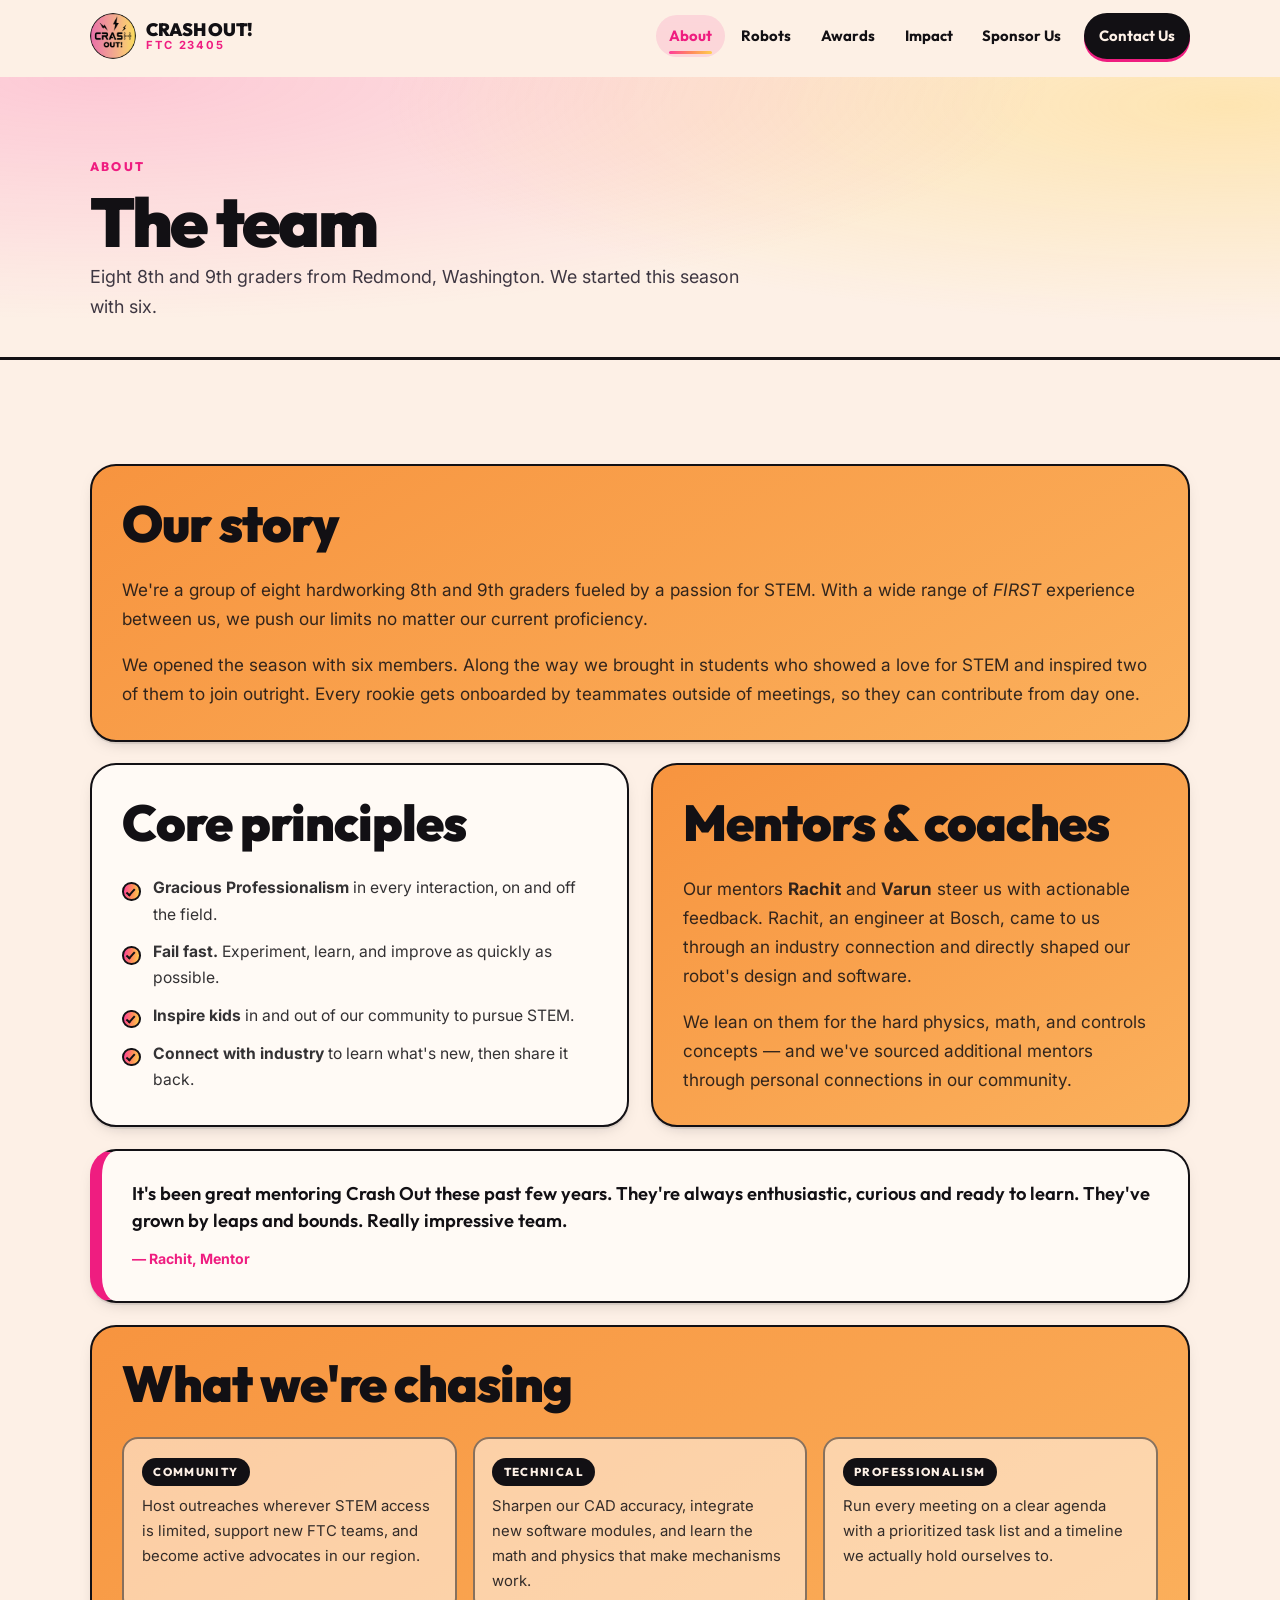
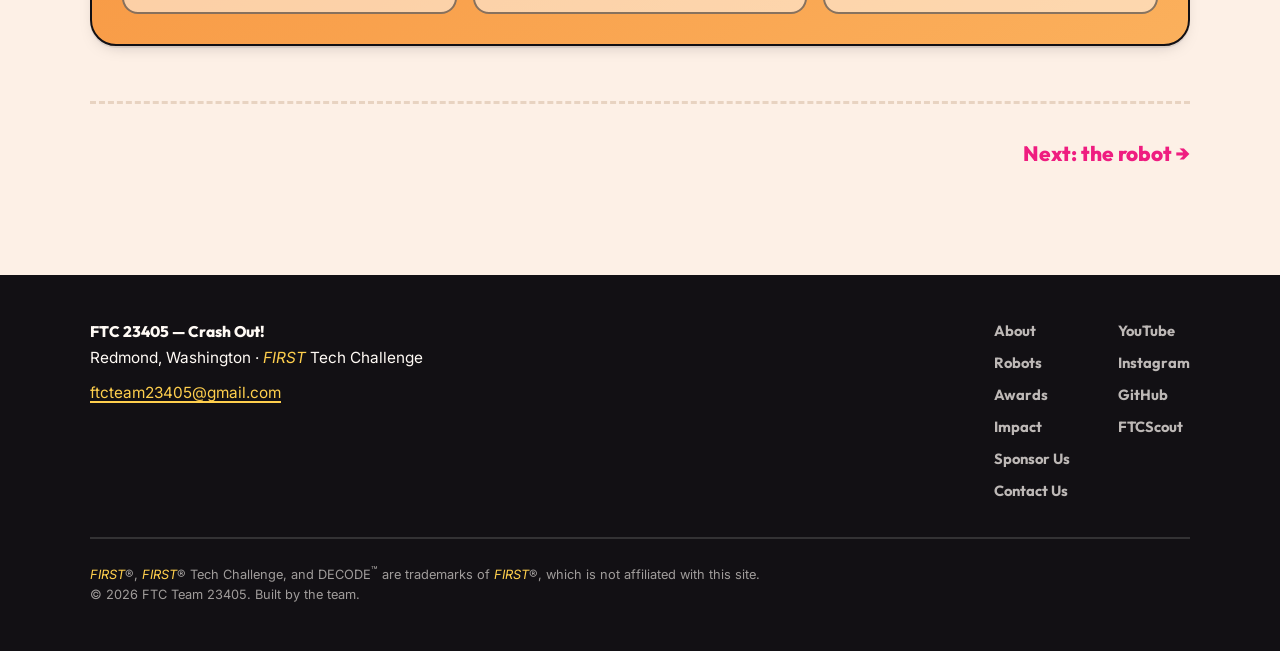
==== about.html @ 3cd335dd "Add real logo and photos; restructure Robots and Impact Logo: exported the team's actual logo file t" ====
<!DOCTYPE html>
<html lang="en">
<head>
<meta charset="utf-8">
<meta name="viewport" content="width=device-width, initial-scale=1">
<title>About &mdash; Crash Out! FTC 23405</title>
<meta name="description" content="Meet FTC Team 23405 Crash Out! — eight 8th and 9th graders from Redmond, WA, our core principles, mentors, and goals.">
<meta name="theme-color" content="#fdf0e6">
<link rel="icon" href="assets/img/favicon.svg" type="image/svg+xml">
<link rel="apple-touch-icon" href="assets/img/apple-touch-icon.png">
<link rel="preconnect" href="https://fonts.googleapis.com">
<link rel="preconnect" href="https://fonts.gstatic.com" crossorigin>
<link href="https://fonts.googleapis.com/css2?family=Outfit:wght@400;500;600;700;800;900&family=Inter:wght@400;500;600;700&display=swap" rel="stylesheet">
<link rel="stylesheet" href="assets/css/style.css">
<script>document.documentElement.classList.add("js");</script>
</head>
<body>

<a class="skip-link" href="#main">Skip to content</a>

<header class="nav" id="nav">
  <div class="nav__inner">
    <a class="brand" href="index.html">
      <img class="brand__logo" src="assets/img/logo.png" alt="" width="46" height="46"
           data-fallback="assets/img/logo.svg">
      <span class="brand__text">
        <strong>CRASH OUT!</strong>
        <em>FTC&nbsp;23405</em>
      </span>
    </a>
    <nav class="nav__links" id="navLinks" aria-label="Main">
      <a href="about.html" aria-current="page">About</a>
      <a href="robots.html">Robots</a>
      <a href="awards.html">Awards</a>
      <a href="impact.html">Impact</a>
      <a href="sponsor.html">Sponsor Us</a>
      <a class="nav__cta" href="contact.html">Contact Us</a>
    </nav>
    <button class="nav__toggle" id="navToggle" aria-expanded="false" aria-controls="navLinks" aria-label="Open menu">
      <span></span><span></span><span></span>
    </button>
  </div>
  <div class="nav__progress" id="navProgress" aria-hidden="true"></div>
</header>

<main id="main">

<section class="pagehero">
  <div class="wrap">
    <p class="kicker">About</p>
    <h1>The team</h1>
    <p class="pagehero__lede">
      Eight 8th and 9th graders from Redmond, Washington. We started this season with six.
    </p>
  </div>
</section>

<section class="section">
  <div class="wrap">
    <div class="grid grid--about">
      <article class="card card--wide reveal">
        <h2>Our story</h2>
        <p>
          We're a group of eight hardworking 8th and 9th graders fueled by a passion for STEM. With
          a wide range of <em>FIRST</em> experience between us, we push our limits no matter our
          current proficiency.
        </p>
        <p>
          We opened the season with six members. Along the way we brought in students who showed a
          love for STEM and inspired two of them to join outright. Every rookie gets onboarded by
          teammates outside of meetings, so they can contribute from day one.
        </p>
      </article>

      <article class="card card--values reveal">
        <h2>Core principles</h2>
        <ul class="ticks">
          <li><strong>Gracious Professionalism</strong> in every interaction, on and off the field.</li>
          <li><strong>Fail fast.</strong> Experiment, learn, and improve as quickly as possible.</li>
          <li><strong>Inspire kids</strong> in and out of our community to pursue STEM.</li>
          <li><strong>Connect with industry</strong> to learn what's new, then share it back.</li>
        </ul>
      </article>

      <article class="card reveal">
        <h2>Mentors &amp; coaches</h2>
        <p>
          Our mentors <strong>Rachit</strong> and <strong>Varun</strong> steer us with actionable
          feedback. Rachit, an engineer at Bosch, came to us through an industry connection and
          directly shaped our robot's design and software.
        </p>
        <p>
          We lean on them for the hard physics, math, and controls concepts &mdash; and we've sourced
          additional mentors through personal connections in our community.
        </p>
      </article>

      <article class="card card--quote reveal">
        <blockquote>
          It's been great mentoring Crash Out these past few years. They're always enthusiastic,
          curious and ready to learn. They've grown by leaps and bounds. Really impressive team.
        </blockquote>
        <footer>&mdash; Rachit, Mentor</footer>
      </article>

      <article class="card card--goals reveal">
        <h2>What we're chasing</h2>
        <div class="goalset">
          <div class="goal">
            <span class="goal__tag">Community</span>
            <p>Host outreaches wherever STEM access is limited, support new FTC teams, and become active advocates in our region.</p>
          </div>
          <div class="goal">
            <span class="goal__tag">Technical</span>
            <p>Sharpen our CAD accuracy, integrate new software modules, and learn the math and physics that make mechanisms work.</p>
          </div>
          <div class="goal">
            <span class="goal__tag">Professionalism</span>
            <p>Run every meeting on a clear agenda with a prioritized task list and a timeline we actually hold ourselves to.</p>
          </div>
        </div>
      </article>
    </div>

    <div class="nextup reveal">
      <a href="robots.html">Next: the robot &rarr;</a>
    </div>
  </div>
</section>

</main>

<footer class="footer">
  <div class="wrap footer__inner">
    <div class="footer__brand">
      <p><strong>FTC 23405 &mdash; Crash Out!</strong><br>Redmond, Washington &middot; <em>FIRST</em> Tech Challenge</p>
      <p><a href="mailto:ftcteam23405@gmail.com">ftcteam23405@gmail.com</a></p>
    </div>
    <nav class="footer__nav" aria-label="Footer">
      <a href="about.html">About</a>
      <a href="robots.html">Robots</a>
      <a href="awards.html">Awards</a>
      <a href="impact.html">Impact</a>
      <a href="sponsor.html">Sponsor Us</a>
      <a href="contact.html">Contact Us</a>
    </nav>
    <nav class="footer__social" aria-label="Social">
      <a href="https://youtube.com/@ftc23405" target="_blank" rel="noopener">YouTube</a>
      <a href="https://instagram.com/ftc23405" target="_blank" rel="noopener">Instagram</a>
      <a href="https://github.com/ftcteam23405" target="_blank" rel="noopener">GitHub</a>
      <a href="https://ftcscout.org/teams/23405" target="_blank" rel="noopener">FTCScout</a>
    </nav>
    <p class="footer__legal">
      <em>FIRST</em>&reg;, <em>FIRST</em>&reg; Tech Challenge, and DECODE<sup>&trade;</sup> are trademarks of
      <em>FIRST</em>&reg;, which is not affiliated with this site.<br>
      &copy; <span data-year>2026</span> FTC Team 23405. Built by the team.
    </p>
  </div>
</footer>

<script src="assets/js/main.js" defer></script>
</body>
</html>
---- assets/css/style.css ----
/* ==========================================================================
   FTC 23405 "Crash Out!" — site styles
   Palette lifted from the team's engineering portfolio:
   cream page, hot-pink → amber gradient, orange content cards, black ink.
   ========================================================================== */

:root {
  /* brand */
  --cream:      #fdf0e6;
  --cream-deep: #f8e3d3;
  --pink:       #ff3d9a;
  --magenta:    #ef1d80;
  --coral:      #ff8a5c;
  --orange:     #f7943f;
  --orange-lt:  #fbb05c;
  --amber:      #ffcf4d;
  --ink:        #121014;
  --ink-soft:   #3e3742;
  --ink-mute:   #6d6472;
  --paper:      #fffaf5;
  --line:       #e8d3c1;

  --grad-brand: linear-gradient(96deg, var(--pink) 0%, var(--coral) 52%, var(--amber) 100%);
  --grad-card:  linear-gradient(150deg, var(--orange) 0%, var(--orange-lt) 100%);
  --grad-ink:   linear-gradient(160deg, #1a161d 0%, #241d28 100%);

  /* type */
  --ff-display: "Outfit", "Segoe UI", system-ui, sans-serif;
  --ff-body:    "Inter", "Segoe UI", system-ui, sans-serif;

  /* space + shape */
  --r-sm: 10px;
  --r-md: 16px;
  --r-lg: 26px;
  --r-pill: 999px;
  --gut: clamp(1.15rem, 4vw, 2.5rem);
  --maxw: 1180px;

  --shadow-sm: 0 2px 0 rgba(18,16,20,.08), 0 6px 18px -10px rgba(18,16,20,.35);
  --shadow-md: 0 4px 0 rgba(18,16,20,.10), 0 22px 45px -24px rgba(18,16,20,.45);
  --shadow-pop: 0 5px 0 var(--ink);

  --nav-h: 72px;
}

/* ---------- reset-ish ---------- */
*, *::before, *::after { box-sizing: border-box; }
html { -webkit-text-size-adjust: 100%; scroll-behavior: smooth; }
@media (prefers-reduced-motion: reduce) { html { scroll-behavior: auto; } }

body {
  margin: 0;
  font-family: var(--ff-body);
  font-size: clamp(1rem, .3vw + .95rem, 1.075rem);
  line-height: 1.68;
  color: var(--ink-soft);
  background: var(--cream);
  -webkit-font-smoothing: antialiased;
  overflow-x: hidden;
}

h1, h2, h3, h4 {
  font-family: var(--ff-display);
  color: var(--ink);
  line-height: 1.08;
  letter-spacing: -.02em;
  margin: 0 0 .5em;
}
h2 { font-size: clamp(2rem, 4.4vw, 3.15rem); font-weight: 900; }
h3 { font-size: clamp(1.2rem, 1.6vw, 1.42rem); font-weight: 800; letter-spacing: -.015em; }
h4 { font-size: 1.02rem; font-weight: 800; }
p  { margin: 0 0 1em; }
p:last-child { margin-bottom: 0; }
em { font-style: italic; }
a { color: var(--magenta); text-decoration-thickness: 2px; text-underline-offset: 3px; }
a:hover { color: var(--ink); }
img { max-width: 100%; height: auto; display: block; }
ul, ol { margin: 0; padding: 0; }

:focus-visible {
  outline: 3px solid var(--magenta);
  outline-offset: 3px;
  border-radius: 4px;
}

.skip-link {
  position: absolute; left: -9999px; top: 0; z-index: 200;
  background: var(--ink); color: #fff; padding: .8rem 1.2rem;
  border-radius: 0 0 var(--r-sm) 0; font-weight: 700;
}
.skip-link:focus { left: 0; color: #fff; }

.wrap { width: 100%; max-width: var(--maxw); margin-inline: auto; padding-inline: var(--gut); }

/* ==========================================================================
   NAV
   ========================================================================== */
.nav {
  position: sticky; top: 0; z-index: 100;
  background: rgba(253,240,230,.86);
  backdrop-filter: saturate(150%) blur(14px);
  border-bottom: 2px solid transparent;
  transition: border-color .25s ease, box-shadow .25s ease, background .25s ease;
}
.nav.is-stuck {
  border-bottom-color: var(--ink);
  box-shadow: 0 10px 30px -22px rgba(18,16,20,.6);
}
.nav__inner {
  max-width: var(--maxw); margin-inline: auto;
  padding: 0 var(--gut);
  min-height: var(--nav-h);
  display: flex; align-items: center; gap: 1rem;
}

.brand { display: flex; align-items: center; gap: .65rem; text-decoration: none; margin-right: auto; }
.brand__logo {
  width: 46px; height: 46px; flex: none;
  border-radius: 50%; object-fit: contain;
}
.brand__text { display: flex; flex-direction: column; line-height: 1.05; }
.brand__text strong {
  font-family: var(--ff-display); font-weight: 900; font-size: 1.12rem;
  letter-spacing: -.02em; color: var(--ink);
}
.brand__text em {
  font-style: normal; font-size: .7rem; font-weight: 700; letter-spacing: .16em;
  color: var(--magenta); text-transform: uppercase;
}

.nav__links { display: flex; align-items: center; gap: .25rem; }
.nav__links a {
  font-family: var(--ff-display);
  font-weight: 700; font-size: .93rem;
  color: var(--ink); text-decoration: none;
  padding: .55rem .8rem; border-radius: var(--r-pill);
  position: relative; transition: background .2s ease, color .2s ease;
}
.nav__links a:hover { background: rgba(239,29,128,.1); }

/* Active tab. Driven by aria-current in the markup, so the accessible state and the
   visual state can never disagree. */
.nav__links a[aria-current="page"] { color: var(--magenta); background: rgba(239,29,128,.12); }
.nav__links a[aria-current="page"]::after {
  content: ""; position: absolute;
  left: .8rem; right: .8rem; bottom: .18rem; height: 3px;
  border-radius: 2px; background: var(--grad-brand);
}
.nav__links .nav__cta {
  margin-left: .4rem; background: var(--ink); color: var(--cream);
  border: 2px solid var(--ink); box-shadow: 0 3px 0 var(--magenta);
}
.nav__links .nav__cta:hover { background: var(--magenta); border-color: var(--magenta); color: #fff; box-shadow: 0 3px 0 var(--ink); }
.nav__links .nav__cta[aria-current="page"] { background: var(--magenta); border-color: var(--magenta); color: #fff; }
.nav__links .nav__cta[aria-current="page"]::after { display: none; }

.nav__toggle {
  display: none; width: 44px; height: 40px; flex: none;
  background: var(--paper); border: 2px solid var(--ink); border-radius: var(--r-sm);
  cursor: pointer; padding: 0; place-items: center; gap: 5px;
}
.nav__toggle span { display: block; width: 20px; height: 2.5px; background: var(--ink); border-radius: 2px; transition: transform .25s ease, opacity .2s ease; }
.nav__toggle[aria-expanded="true"] span:nth-child(1) { transform: translateY(7.5px) rotate(45deg); }
.nav__toggle[aria-expanded="true"] span:nth-child(2) { opacity: 0; }
.nav__toggle[aria-expanded="true"] span:nth-child(3) { transform: translateY(-7.5px) rotate(-45deg); }

.nav__progress {
  height: 3px; width: 0%;
  background: var(--grad-brand);
  transition: width .1s linear;
}

@media (max-width: 900px) {
  .nav__toggle { display: grid; }
  .nav__links {
    position: absolute; inset: var(--nav-h) 0 auto 0;
    flex-direction: column; align-items: stretch; gap: .2rem;
    background: var(--paper);
    border-block: 2px solid var(--ink);
    padding: .8rem var(--gut) 1.2rem;
    box-shadow: var(--shadow-md);
    display: none;
  }
  .nav__links.is-open { display: flex; }
  .nav__links a { padding: .8rem 1rem; font-size: 1.05rem; }
  .nav__links .nav__cta { margin: .4rem 0 0; text-align: center; }
  /* A full-width bar reads better than an underline in the stacked menu. */
  .nav__links a[aria-current="page"]::after {
    left: 0; right: auto; top: 0; bottom: 0;
    width: 5px; height: auto; border-radius: 0;
  }
}

/* ==========================================================================
   HERO
   ========================================================================== */
.hero { position: relative; padding: clamp(3rem, 8vh, 6rem) 0 0; overflow: hidden; }
.hero__glow {
  position: absolute; z-index: 0; pointer-events: none;
  inset-inline: -20%; top: -45vh; height: 95vh;
  background:
    radial-gradient(closest-side, rgba(255,61,154,.32), transparent 72%) 22% 55% / 62% 78% no-repeat,
    radial-gradient(closest-side, rgba(255,207,77,.42), transparent 70%) 78% 62% / 58% 72% no-repeat;
  filter: blur(6px);
}
.hero__grid-lines {
  position: absolute; inset: 0; z-index: 0; pointer-events: none;
  background-image:
    linear-gradient(to right, rgba(18,16,20,.045) 1px, transparent 1px),
    linear-gradient(to bottom, rgba(18,16,20,.045) 1px, transparent 1px);
  background-size: 64px 64px;
  mask-image: linear-gradient(to bottom, #000 0%, transparent 88%);
}
.hero__inner {
  position: relative; z-index: 1;
  display: grid; grid-template-columns: minmax(0,1.35fr) minmax(0,.85fr);
  gap: clamp(2rem, 5vw, 4rem); align-items: center;
  padding-bottom: clamp(2.5rem, 6vw, 4.5rem);
}
@media (max-width: 980px) { .hero__inner { grid-template-columns: 1fr; } }

.eyebrow {
  display: inline-flex; align-items: center; gap: .55rem;
  font-size: .8rem; font-weight: 700; letter-spacing: .1em; text-transform: uppercase;
  color: var(--ink-mute);
  background: var(--paper); border: 2px solid var(--ink);
  border-radius: var(--r-pill); padding: .4rem .95rem;
  box-shadow: 0 3px 0 rgba(18,16,20,.14);
}
.eyebrow .dot {
  width: 9px; height: 9px; border-radius: 50%; background: var(--pink);
  box-shadow: 0 0 0 4px rgba(255,61,154,.22);
  animation: pulse 2.4s ease-in-out infinite;
}
@keyframes pulse { 50% { box-shadow: 0 0 0 8px rgba(255,61,154,0); } }

.hero__title { margin: 1.1rem 0 .35rem; display: flex; flex-wrap: wrap; align-items: baseline; gap: .1em .35em; }
.hero__num, .hero__name {
  font-family: var(--ff-display); font-weight: 900;
  font-size: clamp(3rem, 11.5vw, 7.4rem); line-height: .86;
  letter-spacing: -.045em;
}
.hero__num {
  background: linear-gradient(120deg, var(--magenta), var(--pink) 70%);
  -webkit-background-clip: text; background-clip: text; color: transparent;
}
.hero__name {
  color: var(--ink);
  text-shadow: 4px 4px 0 rgba(255,207,77,.85);
}
.hero__tag {
  font-family: var(--ff-display); font-weight: 800;
  font-size: clamp(1.05rem, 2.2vw, 1.45rem);
  color: var(--magenta); letter-spacing: -.01em;
  margin: 0 0 1.1rem;
}
.hero__lede { max-width: 56ch; font-size: 1.06rem; color: var(--ink-soft); }
.hero__actions { display: flex; flex-wrap: wrap; gap: .8rem; margin-top: 1.7rem; }

/* buttons */
.btn {
  display: inline-flex; align-items: center; justify-content: center; gap: .5rem;
  font-family: var(--ff-display); font-weight: 800; font-size: .98rem;
  padding: .82rem 1.5rem; border-radius: var(--r-pill);
  text-decoration: none; border: 2.5px solid var(--ink); cursor: pointer;
  transition: transform .16s ease, box-shadow .16s ease, background .2s ease, color .2s ease;
}
.btn--lg { font-size: 1.1rem; padding: 1rem 1.8rem; }
.btn--primary { background: var(--grad-brand); color: var(--ink); box-shadow: var(--shadow-pop); }
.btn--primary:hover { transform: translateY(-3px); box-shadow: 0 8px 0 var(--ink); color: var(--ink); }
.btn--ghost { background: var(--paper); color: var(--ink); box-shadow: 0 5px 0 rgba(18,16,20,.2); }
.btn--ghost:hover { transform: translateY(-3px); background: var(--ink); color: var(--cream); box-shadow: 0 8px 0 var(--magenta); }
.btn:active { transform: translateY(1px); box-shadow: 0 2px 0 var(--ink); }

/* award badges */
.hero__badge-stack { display: grid; gap: .8rem; }
.badge-card {
  display: flex; align-items: center; gap: .9rem;
  background: var(--paper); border: 2.5px solid var(--ink);
  border-radius: var(--r-md); padding: .95rem 1.1rem;
  box-shadow: var(--shadow-sm);
  transition: transform .2s ease, box-shadow .2s ease;
}
.badge-card:hover { transform: translateX(4px); box-shadow: var(--shadow-md); }
.badge-card--award {
  background: var(--grad-brand);
  box-shadow: 0 5px 0 var(--ink);
}
.badge-card__medal { font-size: 1.7rem; line-height: 1; flex: none; }
.badge-card strong {
  display: block; font-family: var(--ff-display); font-weight: 800;
  font-size: 1.02rem; color: var(--ink); letter-spacing: -.015em;
}
.badge-card span:not(.badge-card__medal) { font-size: .82rem; color: var(--ink-mute); }
.badge-card--award span:not(.badge-card__medal) { color: rgba(18,16,20,.72); font-weight: 600; }

/* stat strip */
.statstrip {
  position: relative; z-index: 1;
  list-style: none; display: grid; grid-template-columns: repeat(4, 1fr);
  gap: 0; border: 3px solid var(--ink); border-radius: var(--r-lg);
  background: var(--paper); overflow: hidden;
  box-shadow: var(--shadow-md);
  margin-bottom: clamp(2rem, 6vw, 4rem);
}
.statstrip li {
  padding: 1.35rem 1rem; text-align: center;
  border-right: 3px solid var(--ink);
}
.statstrip li:last-child { border-right: 0; }
.statstrip__num {
  display: block; font-family: var(--ff-display); font-weight: 900;
  font-size: clamp(1.6rem, 3.4vw, 2.5rem); line-height: 1;
  color: var(--ink); letter-spacing: -.03em;
  font-variant-numeric: tabular-nums;
}
.statstrip__label {
  display: block; margin-top: .3rem;
  font-size: .74rem; font-weight: 700; letter-spacing: .1em;
  text-transform: uppercase; color: var(--ink-mute);
}
@media (max-width: 700px) {
  .statstrip { grid-template-columns: 1fr 1fr; }
  .statstrip li:nth-child(2) { border-right: 0; }
  .statstrip li:nth-child(-n+2) { border-bottom: 3px solid var(--ink); }
}

/* ==========================================================================
   SECTIONS
   ========================================================================== */
.section { padding: clamp(3.5rem, 9vw, 6.5rem) 0; position: relative; }
.section--alt { background: var(--cream-deep); border-block: 3px solid var(--ink); }
.section--dark { background: var(--grad-ink); border-block: 3px solid var(--ink); color: rgba(255,250,245,.82); }
.section--dark h2, .section--dark h3 { color: var(--paper); }
.section--dark .section__sub { color: rgba(255,250,245,.7); }

.section__head { max-width: 62ch; margin-bottom: clamp(2rem, 5vw, 3.2rem); }
.kicker {
  display: inline-block;
  font-family: var(--ff-display); font-weight: 800;
  font-size: .78rem; letter-spacing: .18em; text-transform: uppercase;
  color: var(--magenta); margin: 0 0 .7rem;
}
.kicker--light { color: var(--amber); }
.section__sub { font-size: 1.06rem; color: var(--ink-mute); margin: 0; }

.subhead {
  font-size: clamp(1.35rem, 2.6vw, 1.9rem); font-weight: 900;
  margin: clamp(2.8rem, 6vw, 4rem) 0 .3rem;
}
.subhead--tight { margin-top: clamp(1.6rem, 3vw, 2.2rem); }
.subhead__note { color: var(--ink-mute); margin-bottom: 1.6rem; }

/* Reveal on scroll. Scoped to .js (set by an inline script in <head>) so content is
   always visible if JavaScript is unavailable or main.js fails to load. */
.js .reveal {
  opacity: 0; transform: translateY(22px);
  transition: opacity .6s ease, transform .6s cubic-bezier(.2,.7,.3,1);
}
.js .reveal.is-in { opacity: 1; transform: none; }
@media (prefers-reduced-motion: reduce) {
  .js .reveal { opacity: 1; transform: none; transition: none; }
}

/* ==========================================================================
   CARDS / ABOUT
   ========================================================================== */
.grid { display: grid; gap: clamp(1rem, 2vw, 1.35rem); }
.grid--about { grid-template-columns: repeat(6, 1fr); }
.grid--about > * { grid-column: span 3; }
.grid--about .card--wide { grid-column: span 6; }
.grid--about .card--goals { grid-column: span 6; }
.grid--about .card--quote { grid-column: span 6; }
@media (max-width: 880px) {
  /* Collapse to one track. The span overrides below must repeat the two-class selectors
     above: `.grid--about > *` alone loses the specificity contest to
     `.grid--about .card--wide`, leaving a stale span that re-creates the extra columns. */
  .grid--about { grid-template-columns: 1fr; }
  .grid--about > *,
  .grid--about .card--wide,
  .grid--about .card--goals,
  .grid--about .card--quote { grid-column: auto; }
}

.card {
  background: var(--grad-card); color: rgba(18,16,20,.86);
  border: 2.5px solid var(--ink); border-radius: var(--r-lg);
  padding: clamp(1.3rem, 2.4vw, 1.9rem);
  box-shadow: var(--shadow-sm);
  transition: transform .22s ease, box-shadow .22s ease;
}
.card:hover { transform: translateY(-4px); box-shadow: var(--shadow-md); }
.card h3 { margin-bottom: .6rem; }
.card--values { background: var(--paper); }
.card--quote {
  background: var(--paper); border-left-width: 12px; border-left-color: var(--magenta);
  display: flex; flex-direction: column; justify-content: center;
}
.card--quote blockquote {
  margin: 0 0 .8rem; font-family: var(--ff-display); font-weight: 600;
  font-size: clamp(1rem, 1.6vw, 1.15rem); line-height: 1.45; color: var(--ink);
}
.card--quote footer { font-size: .88rem; font-weight: 700; color: var(--magenta); }
.card--cta { background: var(--paper); display: flex; flex-direction: column; align-items: flex-start; gap: .4rem; }
.card--cta .btn { margin-top: .8rem; }

.ticks { list-style: none; display: grid; gap: .7rem; }
.ticks li { position: relative; padding-left: 1.9rem; font-size: .98rem; }
.ticks li::before {
  content: ""; position: absolute; left: 0; top: .45em;
  width: 1.15rem; height: 1.15rem; border-radius: 50%;
  background: var(--grad-brand); border: 2px solid var(--ink);
}
.ticks li::after {
  content: ""; position: absolute; left: .34rem; top: .72em;
  width: .32rem; height: .58rem;
  border: 2px solid var(--ink); border-top: 0; border-left: 0;
  transform: rotate(42deg);
}

.goalset { display: grid; grid-template-columns: repeat(3, 1fr); gap: 1rem; }
@media (max-width: 780px) { .goalset { grid-template-columns: 1fr; } }
.goal {
  background: rgba(255,250,245,.55); border: 2px solid rgba(18,16,20,.5);
  border-radius: var(--r-md); padding: 1.1rem;
}
.goal__tag {
  display: inline-block; margin-bottom: .5rem;
  font-family: var(--ff-display); font-weight: 800; font-size: .72rem;
  letter-spacing: .12em; text-transform: uppercase;
  background: var(--ink); color: var(--cream);
  padding: .28rem .7rem; border-radius: var(--r-pill);
}
.goal p { font-size: .93rem; margin: 0; }

/* ==========================================================================
   TIMELINE
   ========================================================================== */
.timeline { list-style: none; position: relative; padding-left: 2.6rem; }
.timeline::before {
  content: ""; position: absolute; left: .72rem; top: .6rem; bottom: 2rem;
  width: 4px; border-radius: 2px; background: var(--grad-brand);
}
.timeline__item { position: relative; padding-bottom: 1.5rem; }
.timeline__dot {
  position: absolute; left: -2.6rem; top: .35rem;
  width: 1.35rem; height: 1.35rem; border-radius: 50%;
  background: var(--grad-brand); border: 3px solid var(--ink);
  box-shadow: 0 0 0 5px var(--cream-deep);
}
.timeline__dot--hollow { background: var(--cream-deep); }
.timeline__body {
  background: var(--paper); border: 2.5px solid var(--ink); border-radius: var(--r-lg);
  padding: clamp(1.2rem, 2.2vw, 1.7rem);
  box-shadow: var(--shadow-sm);
  transition: transform .2s ease, box-shadow .2s ease;
}
.timeline__body:hover { transform: translateX(5px); box-shadow: var(--shadow-md); }
.timeline__body--muted { background: transparent; box-shadow: none; border-style: dashed; }
.timeline__date {
  font-family: var(--ff-display); font-weight: 800; font-size: .78rem;
  letter-spacing: .12em; text-transform: uppercase; color: var(--magenta);
  margin: 0 0 .35rem;
}
.timeline__body h3 { margin-bottom: .25rem; font-size: clamp(1.25rem, 2.2vw, 1.6rem); }
.timeline__meta { font-size: .88rem; font-weight: 600; color: var(--ink-mute); margin-bottom: .8rem; }
.pill {
  display: inline-block; margin-top: 1rem;
  font-family: var(--ff-display); font-weight: 800; font-size: .74rem;
  letter-spacing: .1em; text-transform: uppercase;
  padding: .35rem .85rem; border-radius: var(--r-pill);
  border: 2px solid var(--ink); background: var(--amber); color: var(--ink);
}

/* process */
.process {
  list-style: none;
  display: grid; grid-template-columns: repeat(5, 1fr);
  gap: .9rem; counter-reset: none;
}
@media (max-width: 1000px) { .process { grid-template-columns: repeat(2, 1fr); } }
@media (max-width: 560px)  { .process { grid-template-columns: 1fr; } }
.process li {
  background: var(--paper); border: 2.5px solid var(--ink); border-radius: var(--r-lg);
  padding: 1.2rem 1.1rem; position: relative;
  box-shadow: var(--shadow-sm);
  transition: transform .2s ease;
}
.process li:hover { transform: translateY(-5px); }
.process__n {
  display: grid; place-items: center;
  width: 2.1rem; height: 2.1rem; margin-bottom: .7rem;
  border-radius: 50%; background: var(--grad-brand); border: 2.5px solid var(--ink);
  font-family: var(--ff-display); font-weight: 900; color: var(--ink);
}
.process h4 { margin-bottom: .35rem; }
.process p { font-size: .9rem; color: var(--ink-mute); }

/* ==========================================================================
   SOFTWARE
   ========================================================================== */
.grid--soft { grid-template-columns: repeat(3, 1fr); }
.grid--soft .scard--wide { grid-column: span 2; }
@media (max-width: 1000px) { .grid--soft { grid-template-columns: repeat(2, 1fr); } }
@media (max-width: 700px)  { .grid--soft { grid-template-columns: 1fr; } .grid--soft .scard--wide { grid-column: span 1; } }

.scard {
  background: rgba(255,250,245,.055);
  border: 2px solid rgba(255,250,245,.16);
  border-radius: var(--r-lg);
  padding: clamp(1.3rem, 2.4vw, 1.8rem);
  transition: border-color .25s ease, background .25s ease, transform .25s ease;
}
.scard:hover {
  border-color: var(--amber); background: rgba(255,250,245,.09);
  transform: translateY(-4px);
}
.scard__tag {
  display: inline-block; margin-bottom: .8rem;
  font-family: var(--ff-display); font-weight: 800; font-size: .7rem;
  letter-spacing: .16em; text-transform: uppercase;
  background: var(--grad-brand); color: var(--ink);
  padding: .3rem .8rem; border-radius: var(--r-pill);
}
.scard h3 { margin-bottom: .55rem; }
.scard p { font-size: .97rem; }
.section--dark em { color: var(--amber); font-style: italic; }

/* ==========================================================================
   OUTREACH
   ========================================================================== */
.reachbar {
  display: grid; grid-template-columns: repeat(6, 1fr);
  border: 3px solid var(--ink); border-radius: var(--r-lg);
  background: var(--paper); overflow: hidden;
  box-shadow: var(--shadow-md); margin-bottom: clamp(1.6rem, 4vw, 2.6rem);
}
@media (max-width: 900px) { .reachbar { grid-template-columns: repeat(3, 1fr); } }
@media (max-width: 520px) { .reachbar { grid-template-columns: repeat(2, 1fr); } }
.reachbar > div {
  padding: 1.15rem .85rem; text-align: center;
  border-right: 2px solid rgba(18,16,20,.16);
  border-bottom: 2px solid rgba(18,16,20,.16);
}
.reachbar > div:last-child { border-right: 0; }
.reachbar__total { background: var(--grad-brand); }
.reachbar__n {
  display: block; font-family: var(--ff-display); font-weight: 900;
  font-size: clamp(1.25rem, 2.6vw, 1.85rem); line-height: 1.1;
  color: var(--ink); font-variant-numeric: tabular-nums; letter-spacing: -.02em;
}
.reachbar > div > span:last-child {
  font-size: .7rem; font-weight: 700; letter-spacing: .1em;
  text-transform: uppercase; color: var(--ink-mute);
}
.reachbar__total > span:last-child { color: rgba(18,16,20,.75); }

.grid--reach { grid-template-columns: repeat(6, 1fr); }
.grid--reach > * { grid-column: span 2; }
.grid--reach .rcard--feature { grid-column: span 6; }
@media (max-width: 940px) {
  /* Collapse to one track. The span override must repeat the two-class selector above:
     `.grid--reach > *` alone loses to `.grid--reach .rcard--feature`, and the stale
     `span 6` then forces six implicit columns back into existence. */
  .grid--reach { grid-template-columns: 1fr; }
  .grid--reach > *,
  .grid--reach .rcard--feature { grid-column: auto; }
}

.rcard {
  background: var(--paper); border: 2.5px solid var(--ink); border-radius: var(--r-lg);
  padding: clamp(1.3rem, 2.4vw, 1.9rem); box-shadow: var(--shadow-sm);
  transition: transform .22s ease, box-shadow .22s ease;
}
.rcard:hover { transform: translateY(-4px); box-shadow: var(--shadow-md); }
.rcard--feature { background: var(--grad-card); }
.rcard__tag {
  display: inline-block; margin-bottom: .75rem;
  font-family: var(--ff-display); font-weight: 800; font-size: .7rem;
  letter-spacing: .16em; text-transform: uppercase;
  background: var(--ink); color: var(--cream);
  padding: .3rem .8rem; border-radius: var(--r-pill);
}
.rcard h3 { margin-bottom: .55rem; }
.rcard p { font-size: .97rem; }
.rcard__result {
  margin-top: 1rem; padding: .9rem 1.1rem;
  background: var(--paper); border: 2px solid var(--ink); border-radius: var(--r-md);
  font-size: .97rem;
}
.mini-quote {
  margin: 1.1rem 0 0; padding: 1.05rem 1.25rem;
  background: var(--ink); color: rgba(255,250,245,.9);
  border-radius: var(--r-md); font-size: .97rem; font-style: italic;
}
.mini-quote footer { margin-top: .6rem; font-style: normal; font-size: .85rem; color: var(--amber); font-weight: 700; }

.teamlist { list-style: none; display: grid; gap: .7rem; }
.teamlist li {
  position: relative; padding-left: 1.15rem; font-size: .95rem;
}
.teamlist li::before {
  content: ""; position: absolute; left: 0; top: .62em;
  width: .45rem; height: .45rem; border-radius: 50%; background: var(--magenta);
}

.quotes {
  display: grid; grid-template-columns: repeat(3, 1fr);
  gap: clamp(1rem, 2vw, 1.35rem); margin-top: clamp(1.6rem, 4vw, 2.4rem);
}
@media (max-width: 900px) { .quotes { grid-template-columns: 1fr; } }
.quote {
  margin: 0; padding: 1.4rem 1.5rem;
  background: var(--cream-deep); border: 2.5px solid var(--ink);
  border-radius: var(--r-lg); position: relative;
  font-family: var(--ff-display); font-weight: 500; font-size: 1rem;
  line-height: 1.5; color: var(--ink);
}
.quote::before {
  content: "“"; position: absolute; top: -.2em; left: .55rem;
  font-family: var(--ff-display); font-size: 4.4rem; font-weight: 900;
  color: var(--pink); opacity: .35; line-height: 1;
}
.quote footer { margin-top: .8rem; font-size: .85rem; font-weight: 700; color: var(--magenta); }

/* ==========================================================================
   SPONSORS
   ========================================================================== */
.sponsors {
  list-style: none;
  display: grid; grid-template-columns: repeat(4, 1fr);
  gap: clamp(.8rem, 2vw, 1.3rem);
  margin-bottom: clamp(1.6rem, 4vw, 2.6rem);
}
@media (max-width: 780px) { .sponsors { grid-template-columns: repeat(2, 1fr); } }
/* .sponsor__tile is the same tile without a link, for sponsors whose URL we don't have. */
.sponsor a, .sponsor__tile {
  display: grid; place-items: center; min-height: 132px;
  background: var(--paper); border: 2.5px solid var(--ink); border-radius: var(--r-lg);
  padding: 1.4rem 1.2rem; box-shadow: var(--shadow-sm);
  transition: transform .2s ease, box-shadow .2s ease;
}
.sponsor a:hover { transform: translateY(-5px); box-shadow: var(--shadow-md); }
/* Cap height AND width so wide wordmarks and squarer stacked marks land at a
   similar visual weight instead of the square ones looking tiny. */
.sponsor img { max-height: 72px; max-width: 100%; width: auto; object-fit: contain; }
.sponsor__fallback {
  font-family: var(--ff-display); font-weight: 800; font-size: 1.15rem;
  color: var(--ink); text-align: center; letter-spacing: -.01em;
}

.grid--why { grid-template-columns: 1fr 1fr; }
@media (max-width: 880px) { .grid--why { grid-template-columns: 1fr; } }

.spend { list-style: none; margin-top: 1.1rem; display: grid; gap: .45rem; }
.spend li {
  display: flex; align-items: baseline; gap: .6rem;
  font-size: .93rem; padding-bottom: .35rem;
  border-bottom: 2px dotted rgba(18,16,20,.22);
}
.spend li span { flex: 1; }
.spend li b { font-family: var(--ff-display); font-weight: 900; color: var(--ink); }

/* ==========================================================================
   CONTACT + FOOTER
   ========================================================================== */
.section--contact {
  background: var(--grad-brand);
  border-top: 3px solid var(--ink);
}
.contact {
  display: grid; grid-template-columns: minmax(0,1fr) minmax(0,.85fr);
  gap: clamp(2rem, 5vw, 3.5rem); align-items: center;
}
@media (max-width: 880px) { .contact { grid-template-columns: 1fr; } }
.contact__copy .kicker { color: var(--ink); }
.contact__copy h2 { font-size: clamp(2.2rem, 6vw, 3.6rem); }
.contact__copy p { color: rgba(18,16,20,.8); max-width: 46ch; font-size: 1.06rem; }
.contact__copy .btn { margin-top: 1.3rem; background: var(--paper); }
.contact__copy .btn:hover { background: var(--ink); color: var(--paper); }

.contact__links { list-style: none; display: grid; gap: .75rem; }
.contact__links a {
  display: flex; flex-direction: column; gap: .1rem;
  background: rgba(255,250,245,.9); border: 2.5px solid var(--ink);
  border-radius: var(--r-md); padding: .95rem 1.2rem;
  text-decoration: none; box-shadow: 0 3px 0 rgba(18,16,20,.35);
  transition: transform .18s ease, box-shadow .18s ease, background .2s ease;
}
.contact__links a:hover { transform: translateX(6px); background: var(--paper); box-shadow: 0 3px 0 var(--ink); }
.contact__links span {
  font-family: var(--ff-display); font-weight: 800; font-size: 1.05rem; color: var(--ink);
}
.contact__links small { font-size: .84rem; color: var(--ink-mute); }

.footer { background: var(--ink); color: rgba(255,250,245,.6); padding: 2.8rem 0; }
.footer__brand strong { font-family: var(--ff-display); font-weight: 800; }
.footer em { color: var(--amber); font-style: italic; }

/* ==========================================================================
   SEASON CARDS (Robots page) — one per season, final robot only
   ========================================================================== */
.season {
  display: grid; grid-template-columns: minmax(0,.85fr) minmax(0,1.15fr);
  gap: clamp(1.2rem, 3vw, 2.4rem); align-items: start;
  background: var(--paper); border: 3px solid var(--ink); border-radius: var(--r-lg);
  padding: clamp(1.2rem, 2.6vw, 2rem);
  box-shadow: var(--shadow-md);
  margin-bottom: clamp(1.4rem, 3vw, 2.2rem);
}
.season--alt { grid-template-columns: minmax(0,1.15fr) minmax(0,.85fr); }
.season--alt .season__media { order: 2; }
@media (max-width: 860px) {
  .season, .season--alt { grid-template-columns: 1fr; }
  .season--alt .season__media { order: 0; }
}

.season__media {
  margin: 0; border: 2.5px solid var(--ink); border-radius: var(--r-md);
  overflow: hidden; background: var(--cream-deep);
}
.season__media img { width: 100%; height: auto; display: block; }
.season__media figcaption {
  padding: .55rem .8rem; font-size: .78rem; font-weight: 600;
  color: var(--ink-mute); background: var(--cream-deep);
  border-top: 2px solid var(--ink);
}

.season__badge {
  display: inline-block; margin-bottom: .7rem;
  font-family: var(--ff-display); font-weight: 800; font-size: .7rem;
  letter-spacing: .16em; text-transform: uppercase;
  background: var(--grad-brand); color: var(--ink);
  padding: .3rem .8rem; border-radius: var(--r-pill);
  border: 2px solid var(--ink);
}
.season__badge--past { background: var(--cream-deep); }
.season h2 { font-size: clamp(1.6rem, 3.4vw, 2.4rem); margin-bottom: .3rem; }
.season__result {
  font-family: var(--ff-display); font-weight: 800; font-size: .98rem;
  color: var(--magenta); margin: 0 0 .9rem;
}
.season__intro { font-size: 1rem; margin-bottom: 1.2rem; }

.season__cols { display: grid; grid-template-columns: 1fr 1fr; gap: 1rem; }
@media (max-width: 620px) { .season__cols { grid-template-columns: 1fr; } }
.season__col {
  background: rgba(247,148,63,.12);
  border-left: 5px solid var(--orange);
  border-radius: 0 var(--r-md) var(--r-md) 0;
  padding: .95rem 1.05rem;
}
.season__col--soft { background: rgba(239,29,128,.08); border-left-color: var(--magenta); }
.season__col h3 {
  font-size: .76rem; letter-spacing: .14em; text-transform: uppercase;
  margin-bottom: .6rem; color: var(--ink);
}
.season__col ul { list-style: none; display: grid; gap: .5rem; }
.season__col li { position: relative; padding-left: 1.1rem; font-size: .93rem; }
.season__col li::before {
  content: ""; position: absolute; left: 0; top: .58em;
  width: .4rem; height: .4rem; border-radius: 50%; background: var(--ink);
}
.season__col--soft li::before { background: var(--magenta); }

/* photo inside an outreach card */
.rcard__photo {
  margin: 0 0 1.1rem; border: 2.5px solid var(--ink); border-radius: var(--r-md);
  overflow: hidden; background: var(--cream-deep);
}
.rcard__photo img { width: 100%; height: 100%; object-fit: cover; display: block; aspect-ratio: 4 / 3; }

/* The feature card is full-bleed across the grid, so its portrait photo goes beside the
   text rather than above it — otherwise the image is taller than the whole viewport. */
.rcard--feature {
  display: grid; grid-template-columns: minmax(0,.4fr) minmax(0,1fr);
  gap: clamp(1.2rem, 2.6vw, 2.1rem); align-items: start;
}
.rcard--feature .rcard__photo { margin: 0; }
.rcard--feature .rcard__photo img { aspect-ratio: 3 / 4; }
@media (max-width: 780px) {
  .rcard--feature { grid-template-columns: 1fr; }
  .rcard--feature .rcard__photo img { aspect-ratio: 4 / 3; }
}

/* hero robot photo (home) */
.hero__shot {
  margin: 0; border: 3px solid var(--ink); border-radius: var(--r-lg);
  overflow: hidden; box-shadow: var(--shadow-md); background: var(--cream-deep);
}
.hero__shot img { width: 100%; height: auto; display: block; }

/* ==========================================================================
   PAGE HERO (every page except home)
   ========================================================================== */
.pagehero {
  position: relative;
  padding: clamp(2.6rem, 7vw, 4.6rem) 0 clamp(1.4rem, 3vw, 2.2rem);
  background:
    radial-gradient(120% 140% at 8% 0%, rgba(255,61,154,.22), transparent 62%),
    radial-gradient(110% 130% at 96% 10%, rgba(255,207,77,.34), transparent 60%),
    var(--cream);
  border-bottom: 3px solid var(--ink);
}
.pagehero h1 {
  font-family: var(--ff-display); font-weight: 900;
  font-size: clamp(2.4rem, 7vw, 4.3rem); line-height: .95;
  letter-spacing: -.04em; margin: 0 0 .5rem;
}
.pagehero__lede { max-width: 62ch; font-size: clamp(1.02rem, 1.4vw, 1.15rem); color: var(--ink-soft); margin: 0; }

/* ==========================================================================
   HOME: teaser cards
   ========================================================================== */
.grid--three { grid-template-columns: repeat(3, 1fr); }
@media (max-width: 900px) { .grid--three { grid-template-columns: 1fr; } }

.teaser {
  display: flex; flex-direction: column;
  background: var(--paper); border: 2.5px solid var(--ink); border-radius: var(--r-lg);
  padding: clamp(1.3rem, 2.4vw, 1.9rem);
  box-shadow: var(--shadow-sm); text-decoration: none; color: var(--ink-soft);
  transition: transform .22s ease, box-shadow .22s ease;
}
.teaser:hover { transform: translateY(-6px); box-shadow: var(--shadow-md); color: var(--ink-soft); }
.teaser__tag {
  align-self: flex-start; margin-bottom: .8rem;
  font-family: var(--ff-display); font-weight: 800; font-size: .7rem;
  letter-spacing: .16em; text-transform: uppercase;
  background: var(--grad-brand); color: var(--ink);
  padding: .3rem .8rem; border-radius: var(--r-pill);
}
.teaser h3 { margin-bottom: .5rem; }
.teaser p { font-size: .97rem; }
.teaser__go {
  margin-top: auto; padding-top: 1.1rem;
  font-family: var(--ff-display); font-weight: 800; font-size: .95rem;
  color: var(--magenta);
}
.teaser:hover .teaser__go { color: var(--ink); }

.hero__badge-more { margin: .3rem 0 0; text-align: right; }
.hero__badge-more a {
  font-family: var(--ff-display); font-weight: 800; font-size: .9rem;
  text-decoration: none; color: var(--magenta);
}
.hero__badge-more a:hover { color: var(--ink); text-decoration: underline; }

.section__head--center { margin-inline: auto; text-align: center; }
.center-cta { margin: clamp(1.6rem, 4vw, 2.4rem) 0 0; text-align: center; }

/* "next page" link at the foot of a page */
.nextup {
  margin-top: clamp(2.2rem, 5vw, 3.4rem);
  padding-top: clamp(1.4rem, 3vw, 2rem);
  border-top: 3px dashed var(--line);
  text-align: right;
}
.nextup a {
  font-family: var(--ff-display); font-weight: 800;
  font-size: clamp(1.05rem, 2vw, 1.3rem);
  text-decoration: none; color: var(--magenta);
}
.nextup a:hover { color: var(--ink); text-decoration: underline; text-decoration-thickness: 3px; }

/* ==========================================================================
   AWARDS: summary tiles
   ========================================================================== */
.awardgrid {
  list-style: none;
  display: grid; grid-template-columns: repeat(3, 1fr);
  gap: clamp(.8rem, 2vw, 1.3rem);
  margin-bottom: clamp(2rem, 5vw, 3.2rem);
}
@media (max-width: 700px) { .awardgrid { grid-template-columns: 1fr; } }
.awardgrid__item {
  display: flex; flex-direction: column; align-items: center; text-align: center;
  background: var(--paper); border: 2.5px solid var(--ink); border-radius: var(--r-lg);
  padding: 1.4rem 1.1rem; box-shadow: var(--shadow-sm);
}
.awardgrid__medal { font-size: 2rem; line-height: 1; }
.awardgrid__item strong {
  font-family: var(--ff-display); font-weight: 900;
  font-size: 2.2rem; line-height: 1.1; color: var(--ink);
}
.awardgrid__item span:last-child {
  font-size: .8rem; font-weight: 700; letter-spacing: .08em;
  text-transform: uppercase; color: var(--ink-mute);
}

/* ==========================================================================
   CONTACT PAGE
   ========================================================================== */
.section--contact-page { border-top: 0; padding-top: clamp(2.8rem, 7vw, 4.8rem); }
.section--contact-page h1 {
  font-family: var(--ff-display); font-weight: 900;
  font-size: clamp(2.4rem, 7vw, 4rem); line-height: .95;
  letter-spacing: -.04em; margin: 0 0 .6rem;
}
.contact__where { margin-top: 1.2rem; font-size: .93rem; font-weight: 600; color: rgba(18,16,20,.7); }

/* ==========================================================================
   FOOTER (multi-page)
   ========================================================================== */
.footer__inner {
  display: grid;
  grid-template-columns: minmax(0,1.4fr) auto auto;
  gap: 1.5rem clamp(1.5rem, 4vw, 3rem);
  align-items: start;
}
@media (max-width: 820px) { .footer__inner { grid-template-columns: 1fr 1fr; } }
@media (max-width: 520px) { .footer__inner { grid-template-columns: 1fr; } }

.footer__brand { color: var(--paper); font-size: .96rem; }
.footer__brand p { margin: 0 0 .6rem; }
.footer__brand a { color: var(--amber); }
.footer__brand a:hover { color: var(--paper); }

.footer__nav, .footer__social { display: grid; gap: .45rem; align-content: start; }
.footer__nav a, .footer__social a {
  font-family: var(--ff-display); font-weight: 700; font-size: .92rem;
  color: rgba(255,250,245,.72); text-decoration: none; white-space: nowrap;
}
.footer__nav a:hover, .footer__social a:hover { color: var(--amber); text-decoration: underline; }

.footer__legal {
  grid-column: 1 / -1;
  margin: .6rem 0 0; padding-top: 1.4rem;
  border-top: 2px solid rgba(255,250,245,.14);
  font-size: .8rem; line-height: 1.6;
}

/* print */
@media print {
  .nav, .hero__glow, .hero__grid-lines { display: none !important; }
  body { background: #fff; color: #000; }
  .reveal { opacity: 1 !important; transform: none !important; }
}
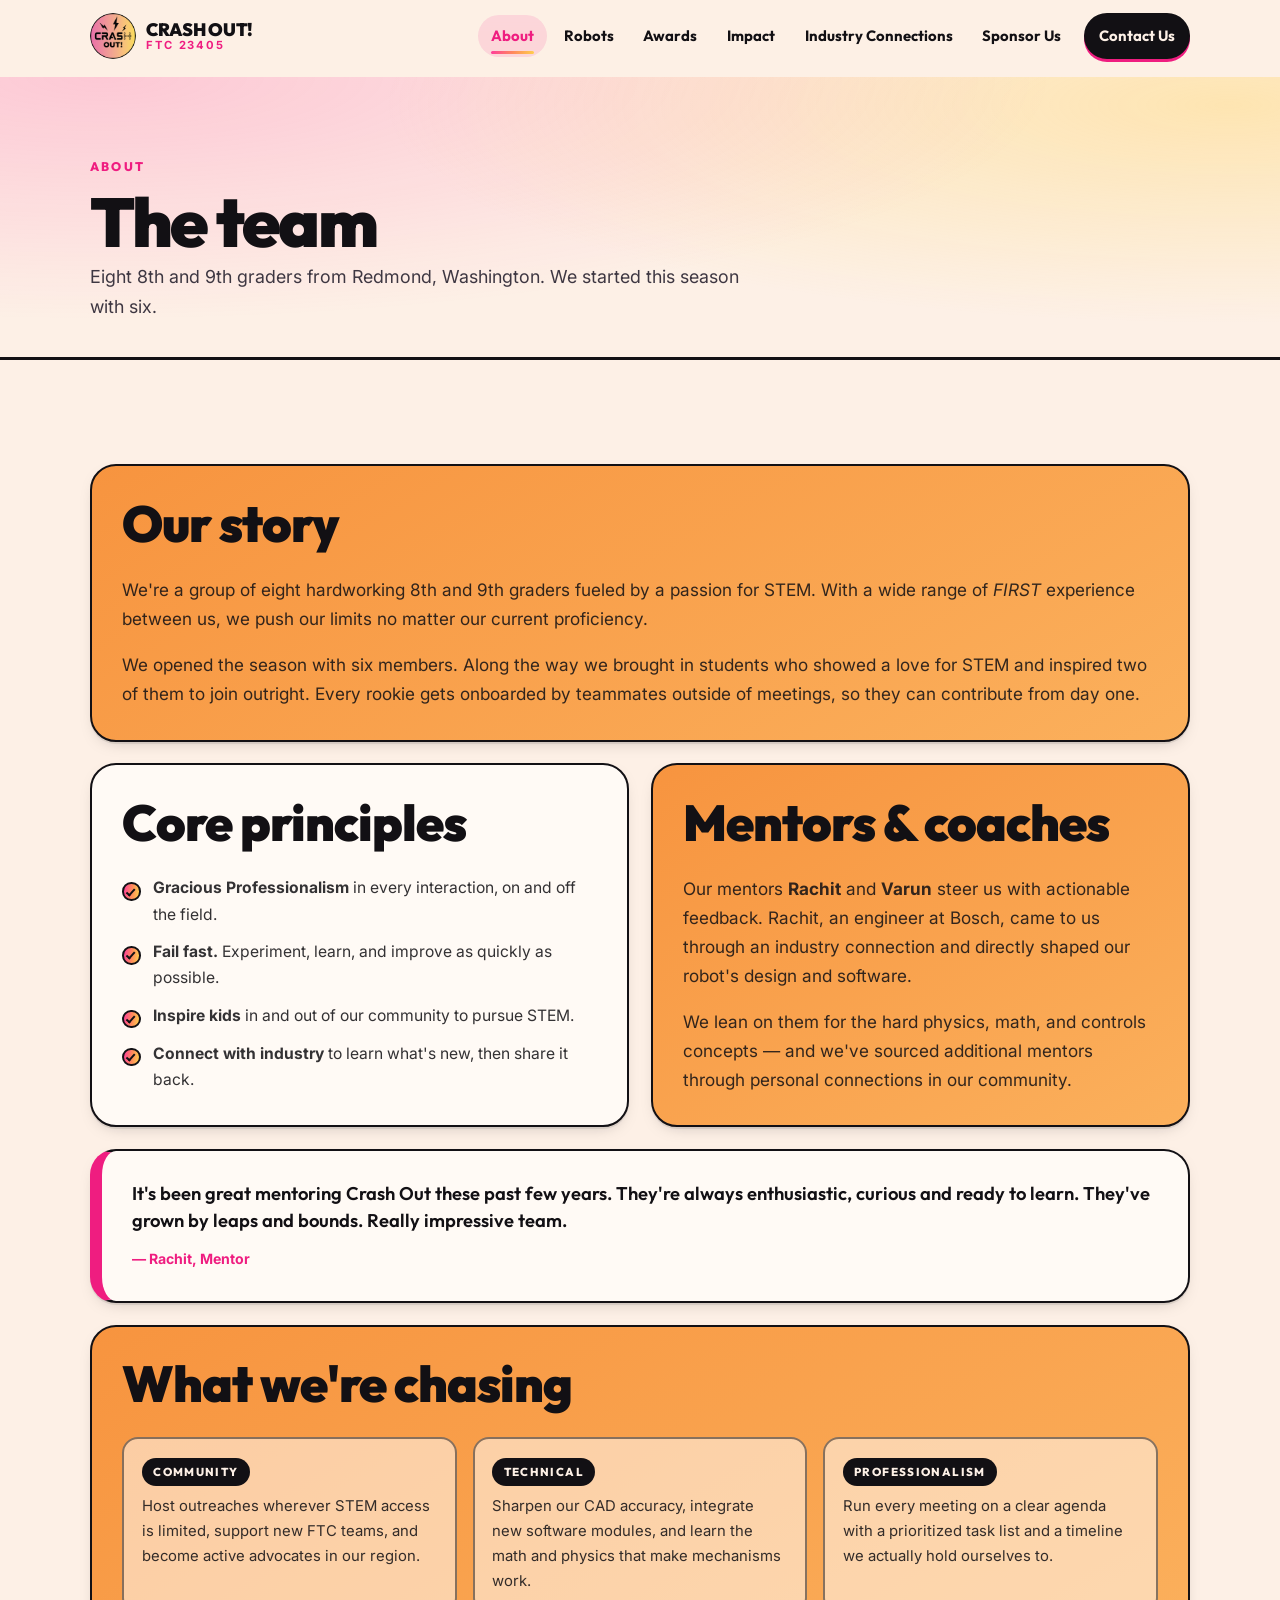
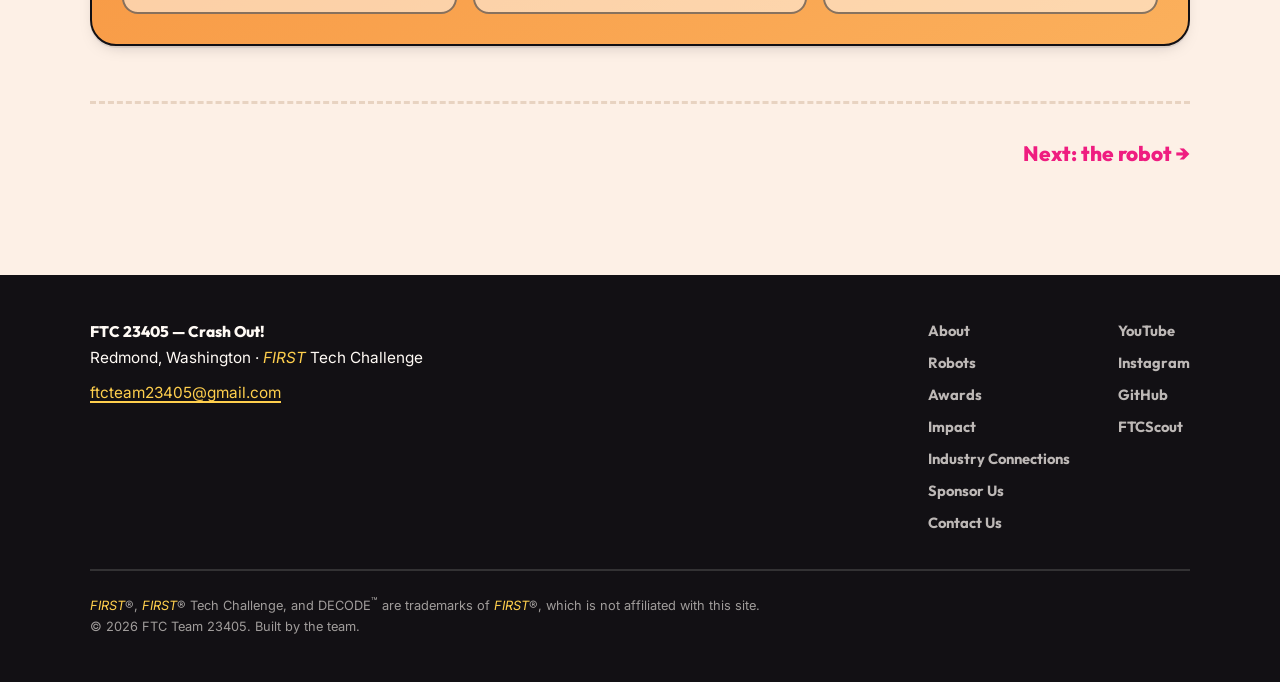
==== commit b080323d: "Add Industry Connections page; rework Impact; official sponsor logos Sponsors: swapped in the offici" ====
--- a/about.html
+++ b/about.html
@@ -33,6 +33,7 @@
       <a href="robots.html">Robots</a>
       <a href="awards.html">Awards</a>
       <a href="impact.html">Impact</a>
+      <a href="industry.html">Industry Connections</a>
       <a href="sponsor.html">Sponsor Us</a>
       <a class="nav__cta" href="contact.html">Contact Us</a>
     </nav>
@@ -141,6 +142,7 @@
       <a href="robots.html">Robots</a>
       <a href="awards.html">Awards</a>
       <a href="impact.html">Impact</a>
+      <a href="industry.html">Industry Connections</a>
       <a href="sponsor.html">Sponsor Us</a>
       <a href="contact.html">Contact Us</a>
     </nav>
--- a/assets/css/style.css
+++ b/assets/css/style.css
@@ -170,7 +170,8 @@
   transition: width .1s linear;
 }
 
-@media (max-width: 900px) {
+/* 1080px, not 900: seven tabs including "Industry Connections" need the room. */
+@media (max-width: 1080px) {
   .nav__toggle { display: grid; }
   .nav__links {
     position: absolute; inset: var(--nav-h) 0 auto 0;
@@ -558,14 +559,19 @@
 .grid--reach { grid-template-columns: repeat(6, 1fr); }
 .grid--reach > * { grid-column: span 2; }
 .grid--reach .rcard--feature { grid-column: span 6; }
+.grid--reach .rcard--half { grid-column: span 3; }
 @media (max-width: 940px) {
-  /* Collapse to one track. The span override must repeat the two-class selector above:
+  /* Collapse to one track. The span overrides must repeat the two-class selectors above:
      `.grid--reach > *` alone loses to `.grid--reach .rcard--feature`, and the stale
      `span 6` then forces six implicit columns back into existence. */
   .grid--reach { grid-template-columns: 1fr; }
   .grid--reach > *,
-  .grid--reach .rcard--feature { grid-column: auto; }
-}
+  .grid--reach .rcard--feature,
+  .grid--reach .rcard--half { grid-column: auto; }
+}
+
+.grid--two { grid-template-columns: 1fr 1fr; }
+@media (max-width: 860px) { .grid--two { grid-template-columns: 1fr; } }
 
 .rcard {
   background: var(--paper); border: 2.5px solid var(--ink); border-radius: var(--r-lg);
@@ -633,8 +639,7 @@
   margin-bottom: clamp(1.6rem, 4vw, 2.6rem);
 }
 @media (max-width: 780px) { .sponsors { grid-template-columns: repeat(2, 1fr); } }
-/* .sponsor__tile is the same tile without a link, for sponsors whose URL we don't have. */
-.sponsor a, .sponsor__tile {
+.sponsor a {
   display: grid; place-items: center; min-height: 132px;
   background: var(--paper); border: 2.5px solid var(--ink); border-radius: var(--r-lg);
   padding: 1.4rem 1.2rem; box-shadow: var(--shadow-sm);
@@ -735,15 +740,27 @@
   border: 2px solid var(--ink);
 }
 .season__badge--past { background: var(--cream-deep); }
-.season h2 { font-size: clamp(1.6rem, 3.4vw, 2.4rem); margin-bottom: .3rem; }
+
+/* A season card with no photo (e.g. a mentored team) is a single column. */
+.season--nomedia { grid-template-columns: 1fr; }
+
+.season h2, .season > .season__body > h3 {
+  font-size: clamp(1.6rem, 3.4vw, 2.4rem); margin-bottom: .3rem;
+  font-weight: 900; letter-spacing: -.02em;
+}
 .season__result {
   font-family: var(--ff-display); font-weight: 800; font-size: .98rem;
   color: var(--magenta); margin: 0 0 .9rem;
 }
 .season__intro { font-size: 1rem; margin-bottom: 1.2rem; }
 
-.season__cols { display: grid; grid-template-columns: 1fr 1fr; gap: 1rem; }
+.season__cols { display: grid; grid-template-columns: 1fr 1fr; gap: 1rem; margin-top: 1.1rem; }
+.season__cols--full { grid-template-columns: 1fr; }
 @media (max-width: 620px) { .season__cols { grid-template-columns: 1fr; } }
+.season__col h4 {
+  font-size: .76rem; letter-spacing: .14em; text-transform: uppercase;
+  margin-bottom: .6rem; color: var(--ink);
+}
 .season__col {
   background: rgba(247,148,63,.12);
   border-left: 5px solid var(--orange);
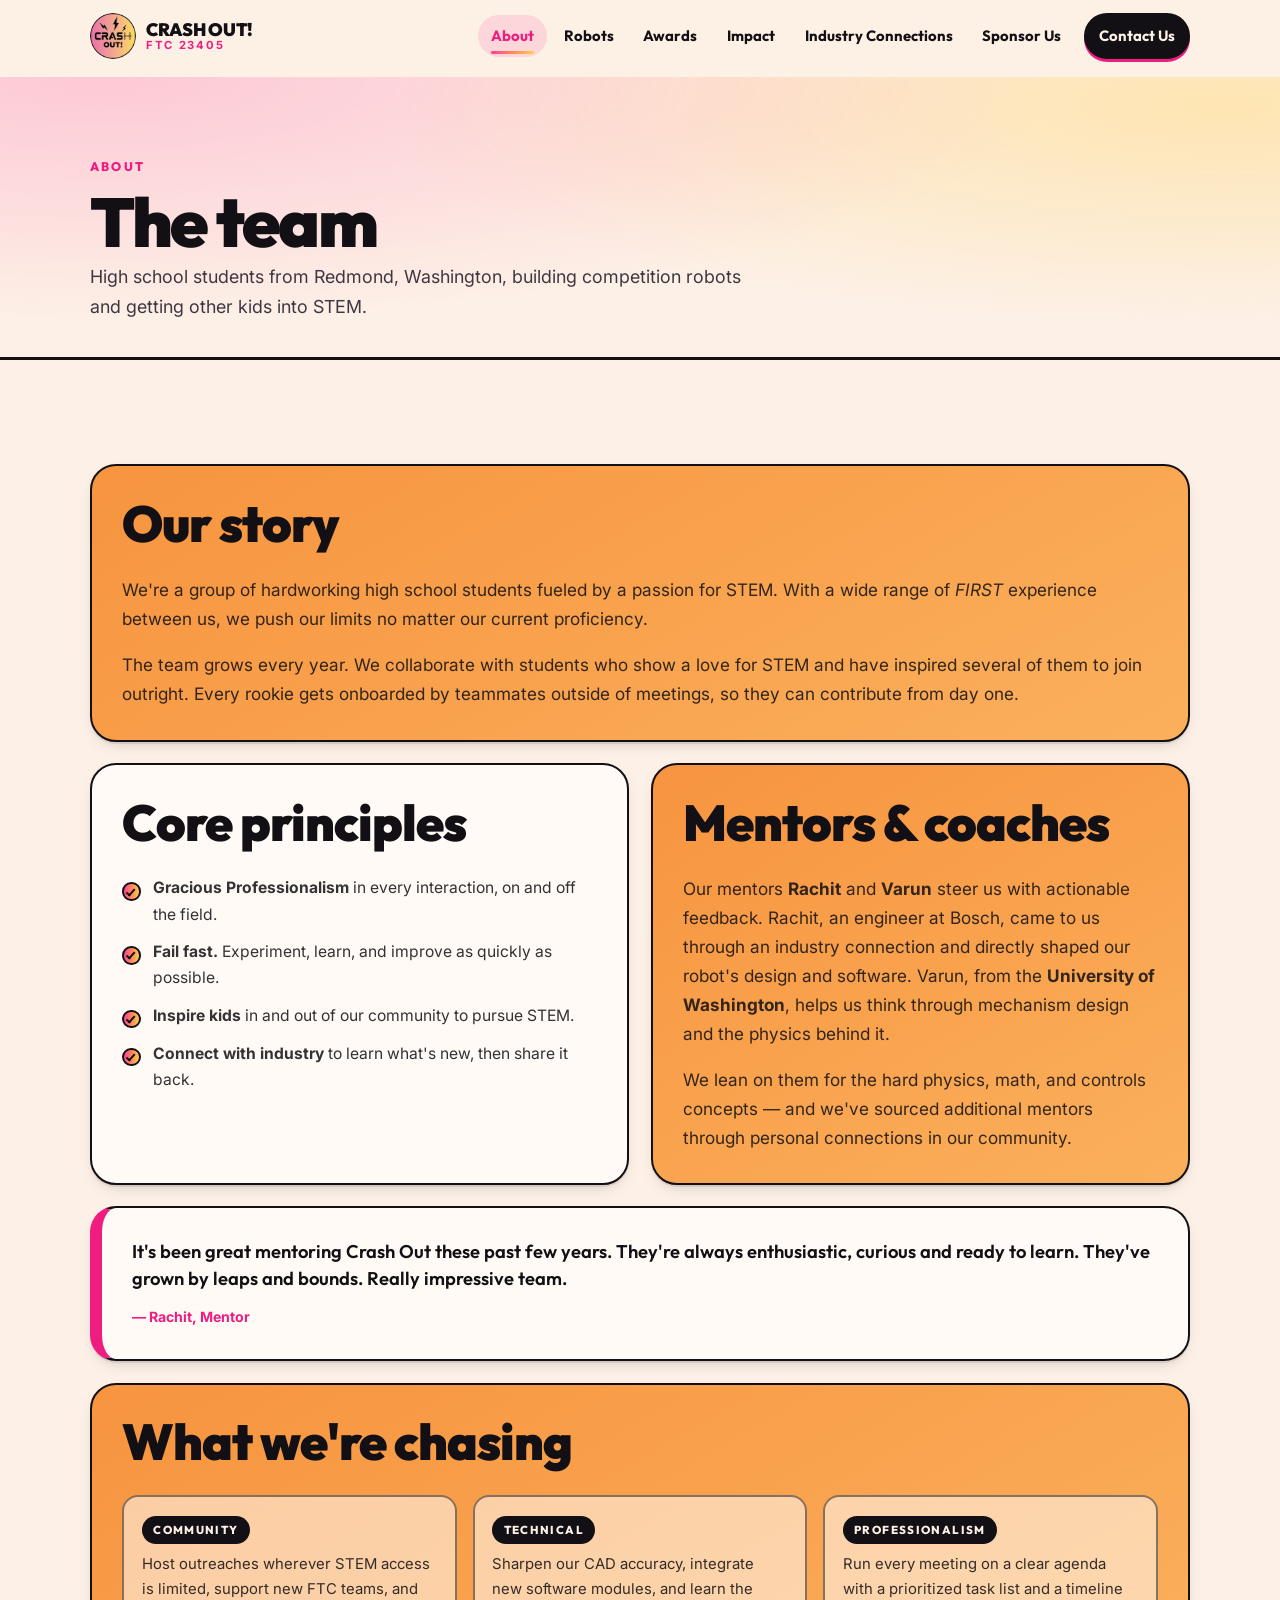
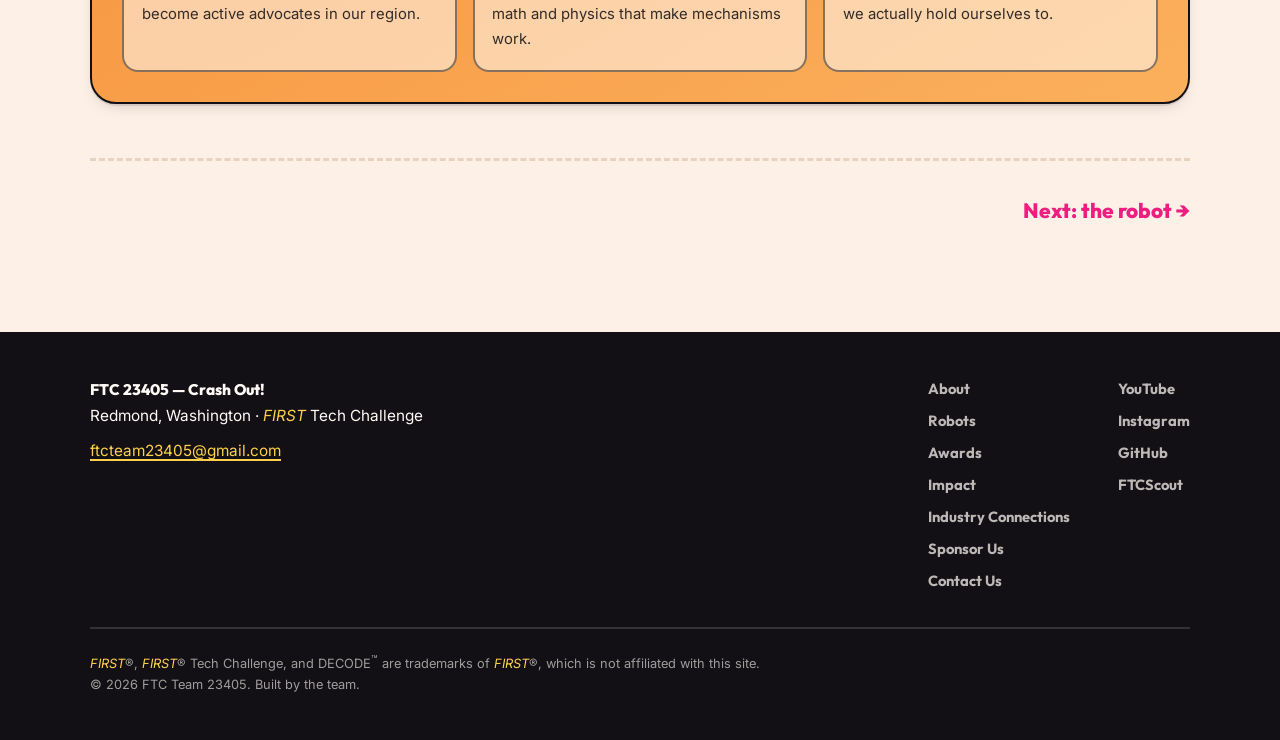
==== commit 14c5d199: "Make copy season-neutral; say high school students; credit Varun's UW Grade levels out: the team is " ====
--- a/about.html
+++ b/about.html
@@ -4,7 +4,7 @@
 <meta charset="utf-8">
 <meta name="viewport" content="width=device-width, initial-scale=1">
 <title>About &mdash; Crash Out! FTC 23405</title>
-<meta name="description" content="Meet FTC Team 23405 Crash Out! — eight 8th and 9th graders from Redmond, WA, our core principles, mentors, and goals.">
+<meta name="description" content="Meet FTC Team 23405 Crash Out! — a high school FIRST Tech Challenge team from Redmond, WA. Our core principles, mentors, and goals.">
 <meta name="theme-color" content="#fdf0e6">
 <link rel="icon" href="assets/img/favicon.svg" type="image/svg+xml">
 <link rel="apple-touch-icon" href="assets/img/apple-touch-icon.png">
@@ -51,7 +51,8 @@
     <p class="kicker">About</p>
     <h1>The team</h1>
     <p class="pagehero__lede">
-      Eight 8th and 9th graders from Redmond, Washington. We started this season with six.
+      High school students from Redmond, Washington, building competition robots and getting
+      other kids into STEM.
     </p>
   </div>
 </section>
@@ -62,14 +63,14 @@
       <article class="card card--wide reveal">
         <h2>Our story</h2>
         <p>
-          We're a group of eight hardworking 8th and 9th graders fueled by a passion for STEM. With
-          a wide range of <em>FIRST</em> experience between us, we push our limits no matter our
+          We're a group of hardworking high school students fueled by a passion for STEM. With a
+          wide range of <em>FIRST</em> experience between us, we push our limits no matter our
           current proficiency.
         </p>
         <p>
-          We opened the season with six members. Along the way we brought in students who showed a
-          love for STEM and inspired two of them to join outright. Every rookie gets onboarded by
-          teammates outside of meetings, so they can contribute from day one.
+          The team grows every year. We collaborate with students who show a love for STEM and have
+          inspired several of them to join outright. Every rookie gets onboarded by teammates outside
+          of meetings, so they can contribute from day one.
         </p>
       </article>
 
@@ -88,7 +89,9 @@
         <p>
           Our mentors <strong>Rachit</strong> and <strong>Varun</strong> steer us with actionable
           feedback. Rachit, an engineer at Bosch, came to us through an industry connection and
-          directly shaped our robot's design and software.
+          directly shaped our robot's design and software. Varun, from the
+          <strong>University of Washington</strong>, helps us think through mechanism design and the
+          physics behind it.
         </p>
         <p>
           We lean on them for the hard physics, math, and controls concepts &mdash; and we've sourced
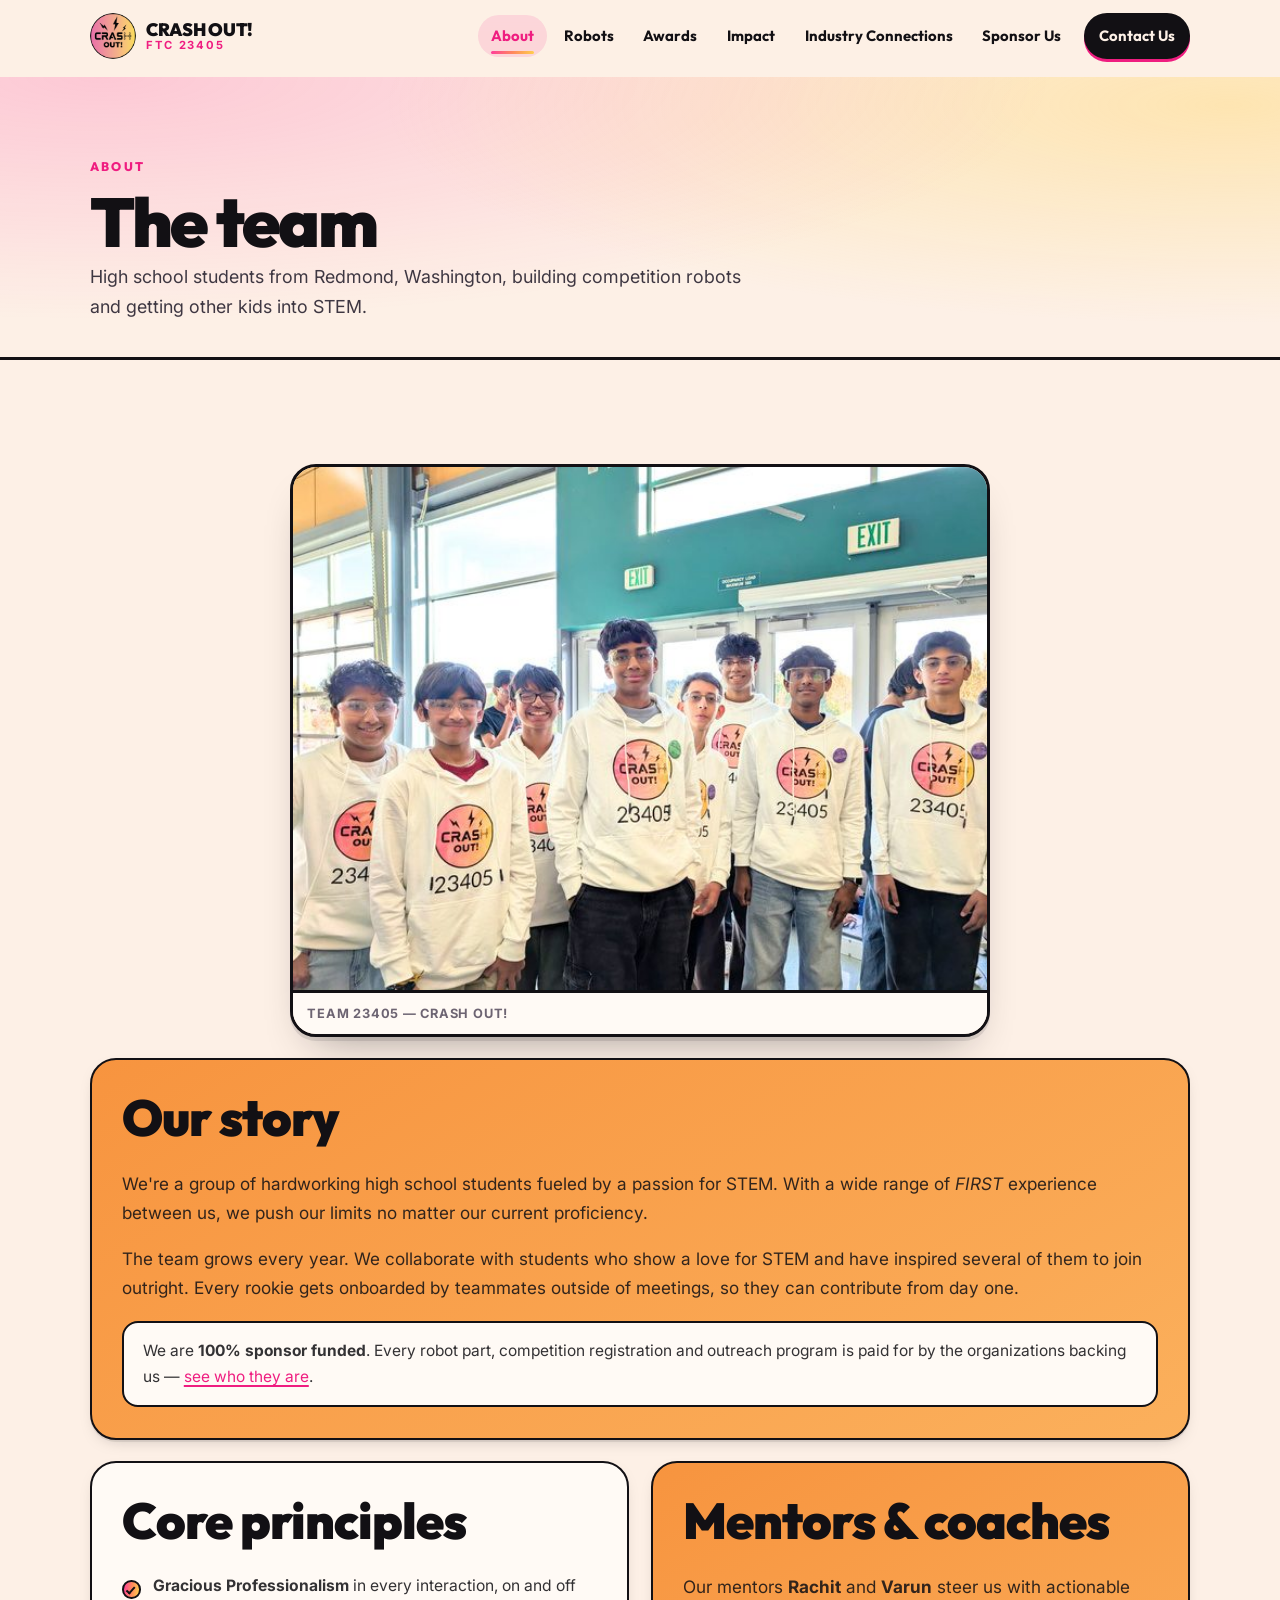
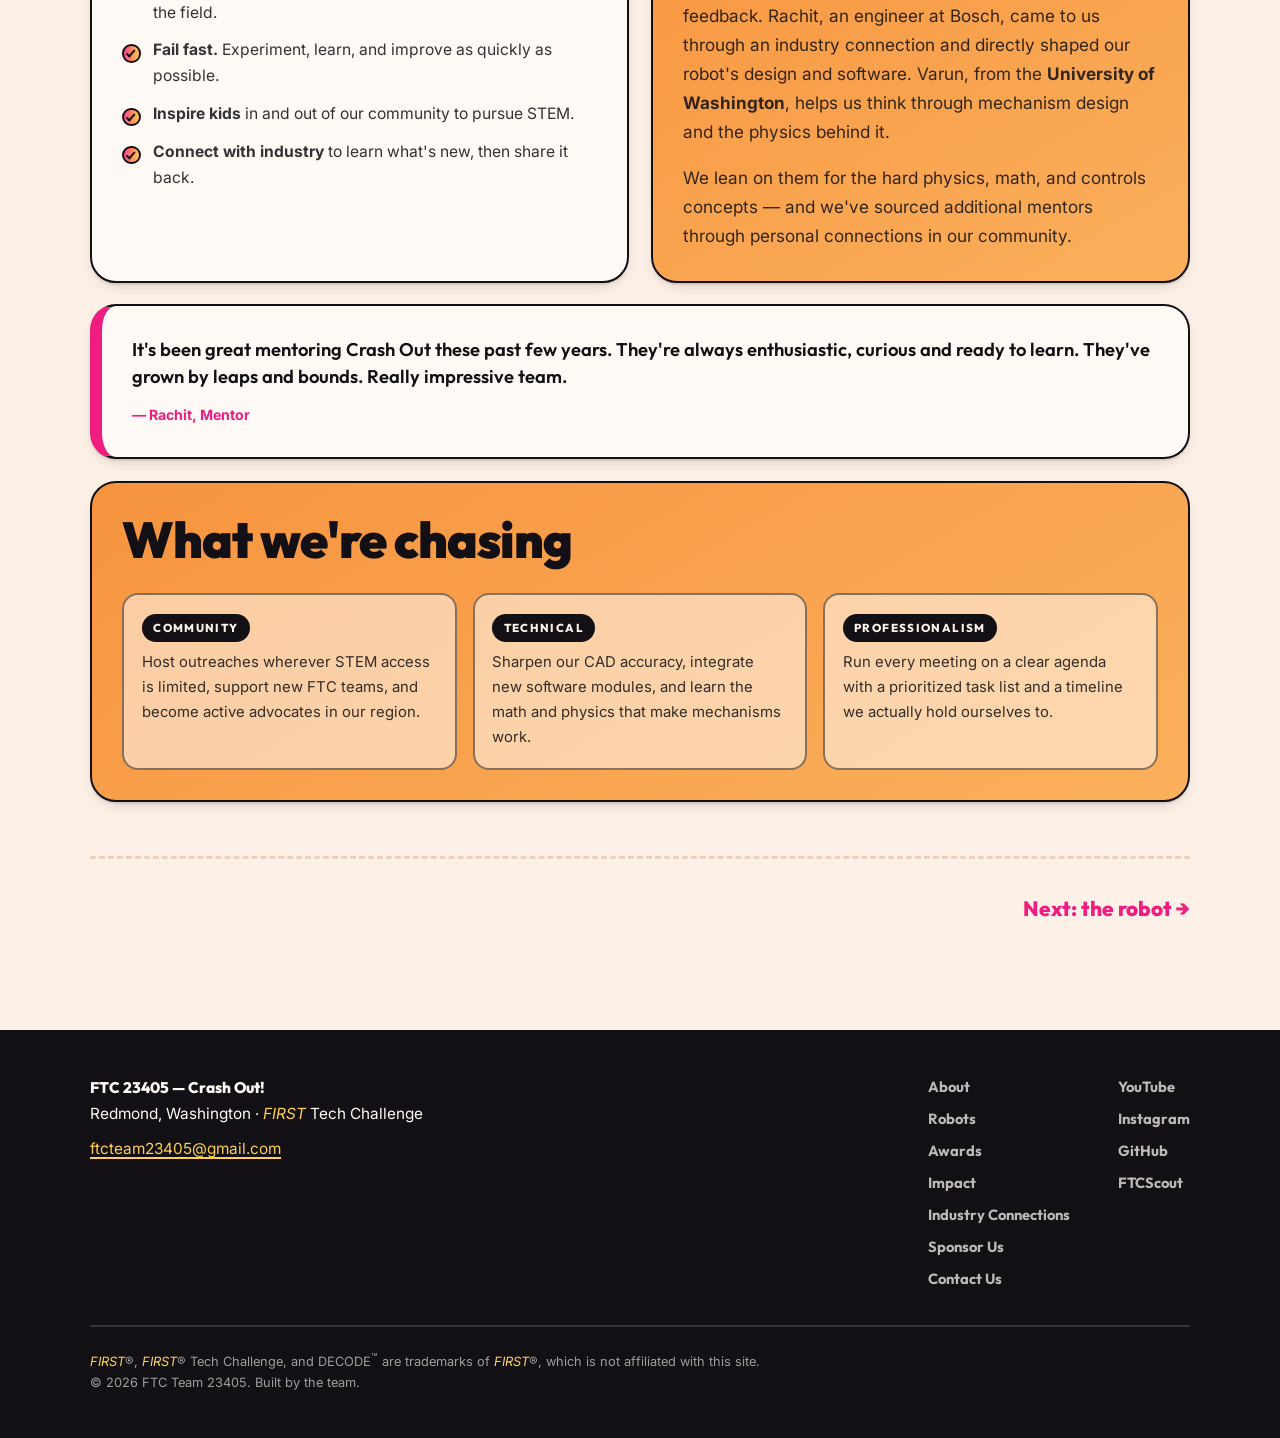
==== commit f39f49a1: "Itemise the budget, add team photo and 100% sponsor-funded note Budget: replaced the six-line summar" ====
--- a/about.html
+++ b/about.html
@@ -59,6 +59,13 @@
 
 <section class="section">
   <div class="wrap">
+    <figure class="teamshot reveal">
+      <img src="assets/img/team.jpg"
+           alt="The Crash Out! team in matching white 23405 hoodies, standing together at a competition venue."
+           width="640" height="482">
+      <figcaption>Team 23405 &mdash; Crash Out!</figcaption>
+    </figure>
+
     <div class="grid grid--about">
       <article class="card card--wide reveal">
         <h2>Our story</h2>
@@ -71,6 +78,11 @@
           The team grows every year. We collaborate with students who show a love for STEM and have
           inspired several of them to join outright. Every rookie gets onboarded by teammates outside
           of meetings, so they can contribute from day one.
+        </p>
+        <p class="callout">
+          We are <strong>100% sponsor funded</strong>. Every robot part, competition registration and
+          outreach program is paid for by the organizations backing us &mdash;
+          <a href="sponsor.html">see who they are</a>.
         </p>
       </article>
 
--- a/assets/css/style.css
+++ b/assets/css/style.css
@@ -665,6 +665,12 @@
 }
 .spend li span { flex: 1; }
 .spend li b { font-family: var(--ff-display); font-weight: 900; color: var(--ink); }
+.spend__total {
+  margin-top: .3rem; padding-top: .55rem;
+  border-bottom: 0 !important;
+  border-top: 3px solid var(--ink);
+  font-weight: 700; color: var(--ink);
+}
 
 /* ==========================================================================
    CONTACT + FOOTER
@@ -779,6 +785,29 @@
   width: .4rem; height: .4rem; border-radius: 50%; background: var(--ink);
 }
 .season__col--soft li::before { background: var(--magenta); }
+
+/* Team photo at the top of the About page. Capped at 700px and centred: the source is
+   640px wide, so a full-bleed figure would upscale it ~1.7x and look soft. */
+.teamshot {
+  margin: 0 auto clamp(1rem, 2vw, 1.35rem);
+  max-width: 700px;
+  border: 3px solid var(--ink); border-radius: var(--r-lg);
+  overflow: hidden; background: var(--cream-deep);
+  box-shadow: var(--shadow-md);
+}
+.teamshot img { width: 100%; height: auto; display: block; }
+.teamshot figcaption {
+  padding: .6rem .9rem; font-size: .8rem; font-weight: 700;
+  letter-spacing: .06em; text-transform: uppercase; color: var(--ink-mute);
+  background: var(--paper); border-top: 3px solid var(--ink);
+}
+
+/* highlighted statement inside a card */
+.callout {
+  margin-top: 1.1rem; padding: .95rem 1.15rem;
+  background: var(--paper); border: 2.5px solid var(--ink);
+  border-radius: var(--r-md); font-size: .97rem;
+}
 
 /* photo inside an outreach card */
 .rcard__photo {
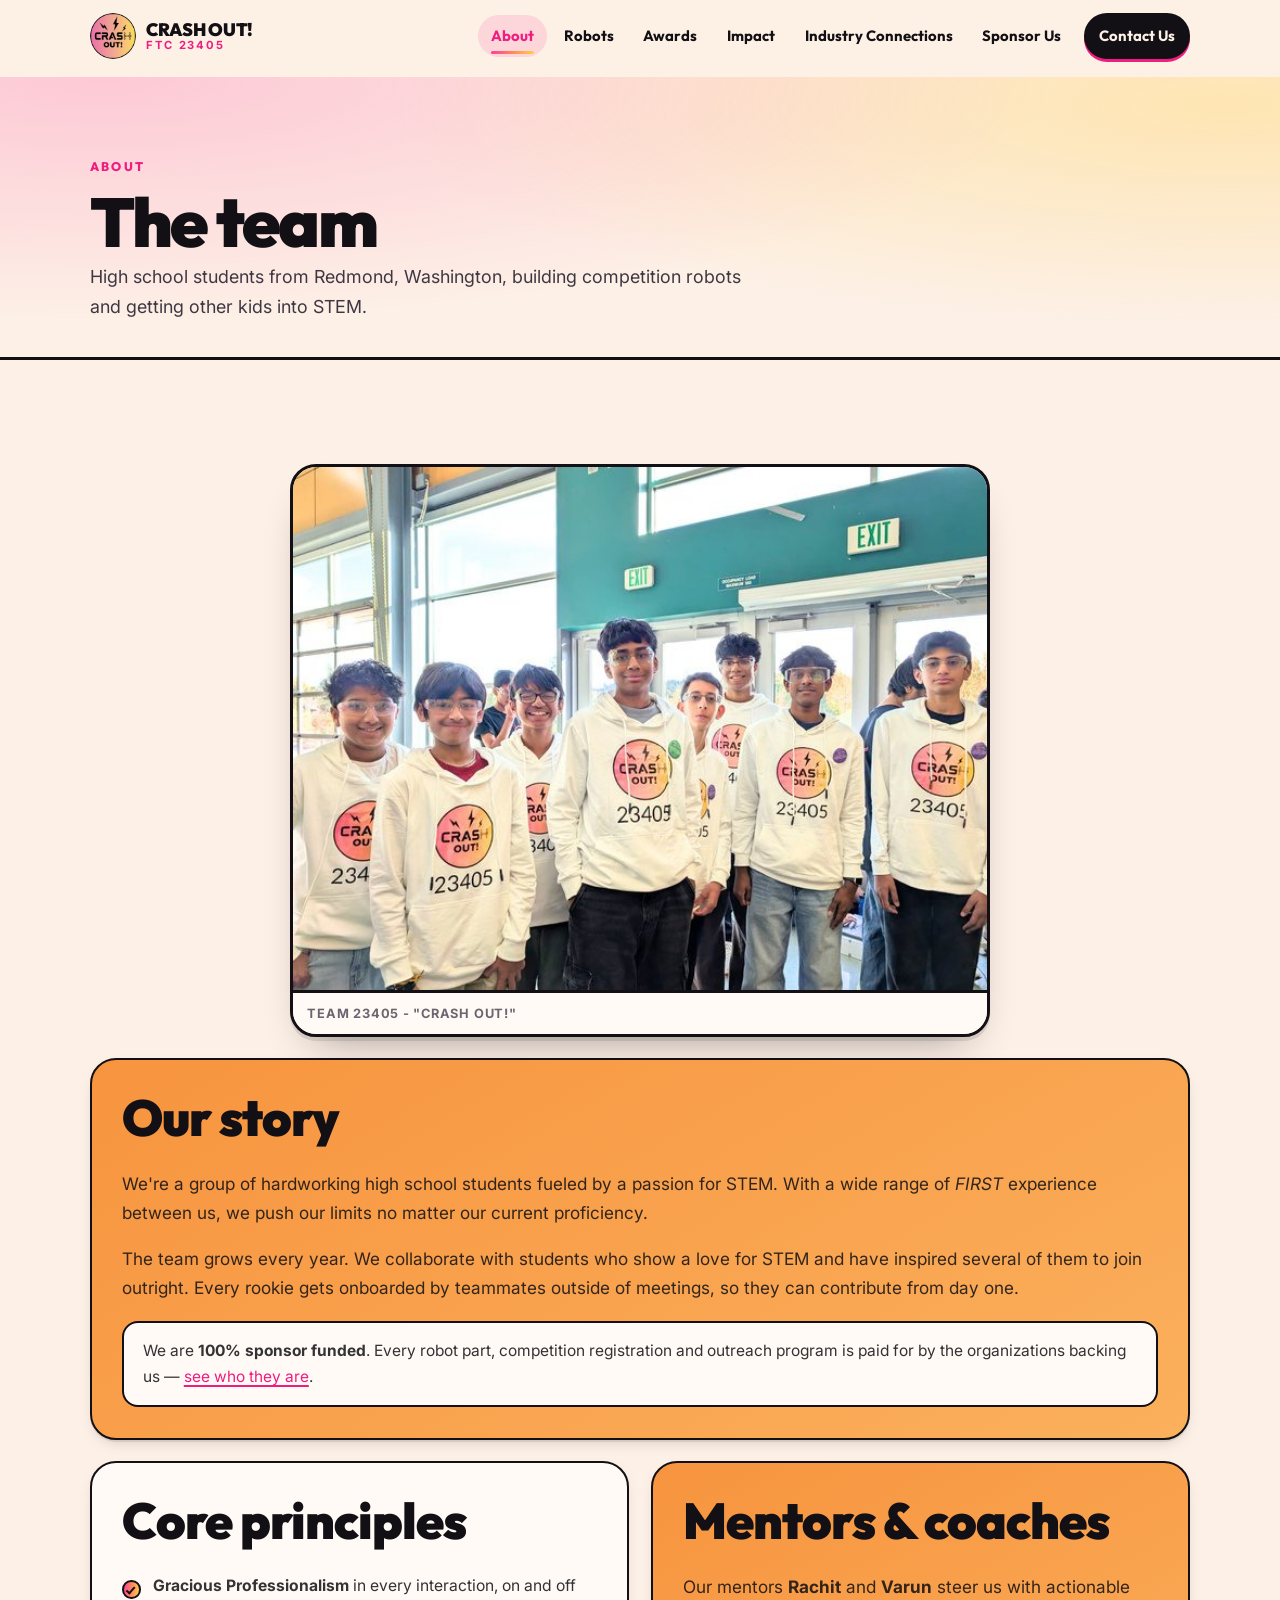
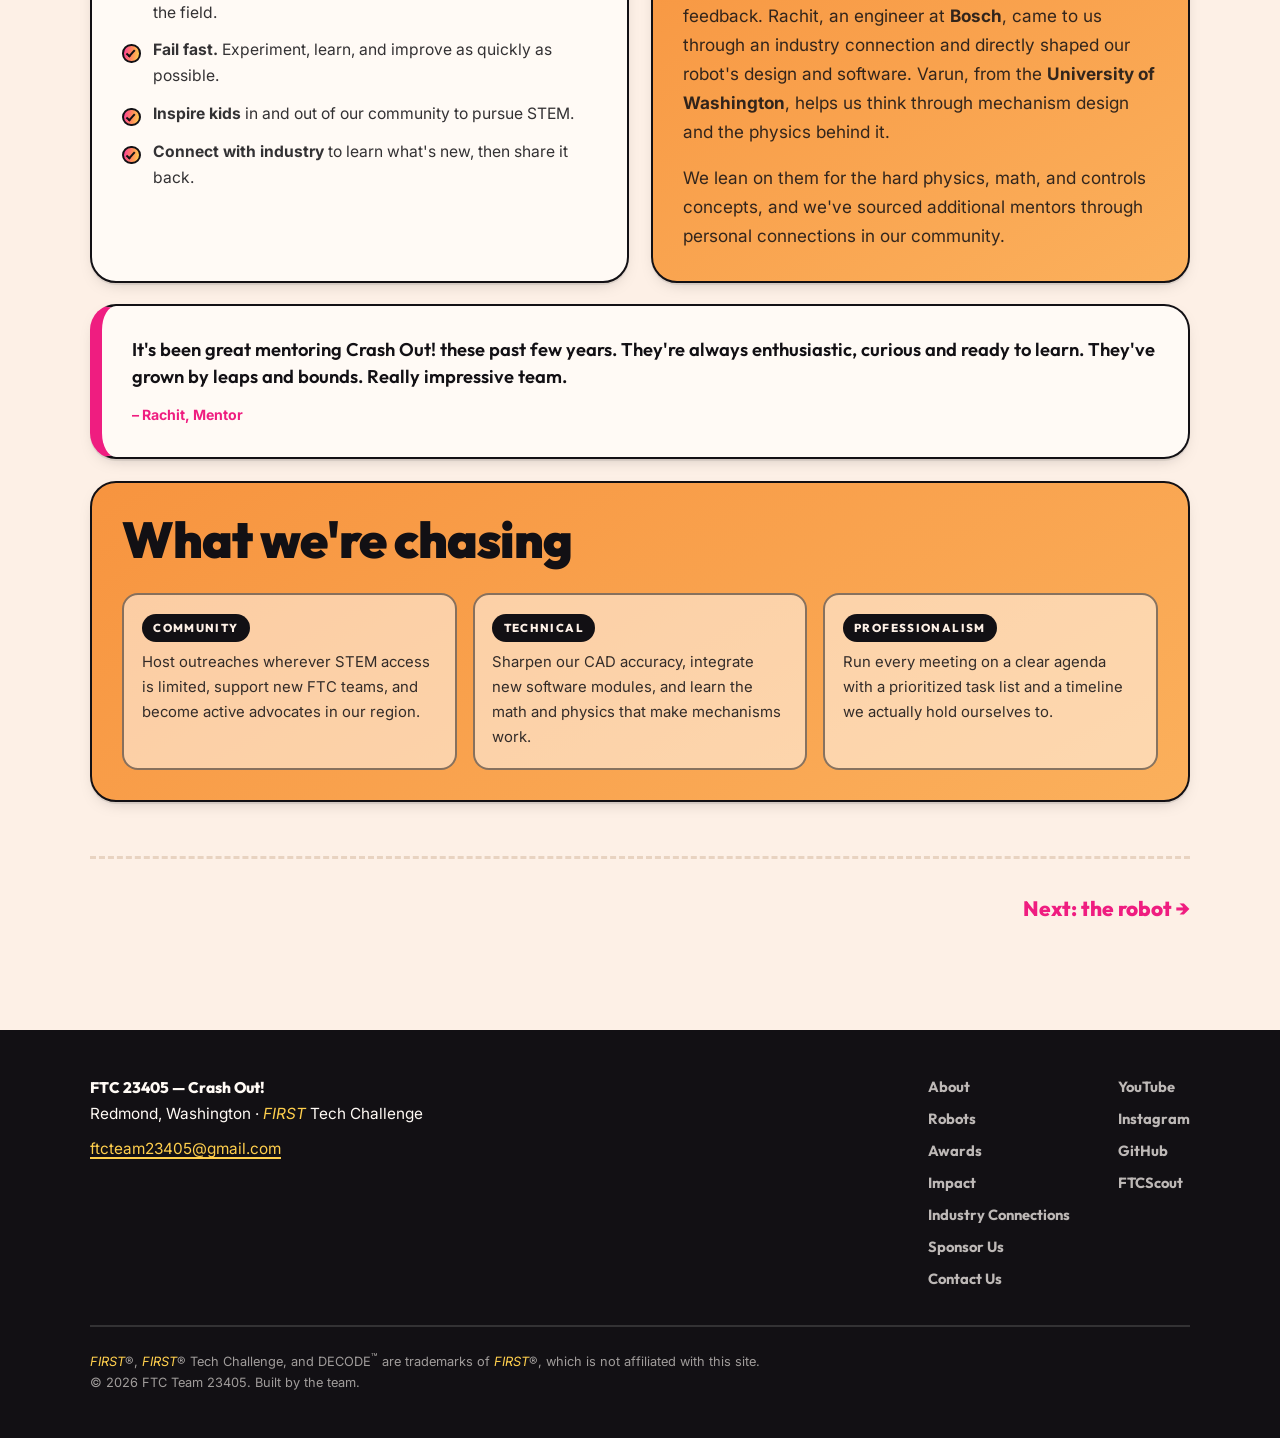
==== commit da6e5fb5: "Separate title segments with a middot, tighten the about copy Swaps the em dash for a middot in all " ====
--- a/about.html
+++ b/about.html
@@ -3,10 +3,12 @@
 <head>
 <meta charset="utf-8">
 <meta name="viewport" content="width=device-width, initial-scale=1">
-<title>About &mdash; Crash Out! FTC 23405</title>
+<title>About &middot; Crash Out! FTC 23405</title>
 <meta name="description" content="Meet FTC Team 23405 Crash Out! — a high school FIRST Tech Challenge team from Redmond, WA. Our core principles, mentors, and goals.">
 <meta name="theme-color" content="#fdf0e6">
-<link rel="icon" href="assets/img/favicon.svg" type="image/svg+xml">
+<link rel="icon" href="assets/img/favicon.ico" sizes="any">
+<link rel="icon" href="assets/img/favicon-32.png" type="image/png" sizes="32x32">
+<link rel="icon" href="assets/img/icon-192.png" type="image/png" sizes="192x192">
 <link rel="apple-touch-icon" href="assets/img/apple-touch-icon.png">
 <link rel="preconnect" href="https://fonts.googleapis.com">
 <link rel="preconnect" href="https://fonts.gstatic.com" crossorigin>
@@ -63,7 +65,7 @@
       <img src="assets/img/team.jpg"
            alt="The Crash Out! team in matching white 23405 hoodies, standing together at a competition venue."
            width="640" height="482">
-      <figcaption>Team 23405 &mdash; Crash Out!</figcaption>
+      <figcaption>Team 23405 &hyphen; "Crash Out!"</figcaption>
     </figure>
 
     <div class="grid grid--about">
@@ -100,23 +102,23 @@
         <h2>Mentors &amp; coaches</h2>
         <p>
           Our mentors <strong>Rachit</strong> and <strong>Varun</strong> steer us with actionable
-          feedback. Rachit, an engineer at Bosch, came to us through an industry connection and
+          feedback. Rachit, an engineer at <strong>Bosch</strong>, came to us through an industry connection and
           directly shaped our robot's design and software. Varun, from the
           <strong>University of Washington</strong>, helps us think through mechanism design and the
           physics behind it.
         </p>
         <p>
-          We lean on them for the hard physics, math, and controls concepts &mdash; and we've sourced
+          We lean on them for the hard physics, math, and controls concepts, and we've sourced
           additional mentors through personal connections in our community.
         </p>
       </article>
 
       <article class="card card--quote reveal">
         <blockquote>
-          It's been great mentoring Crash Out these past few years. They're always enthusiastic,
+          It's been great mentoring Crash Out! these past few years. They're always enthusiastic,
           curious and ready to learn. They've grown by leaps and bounds. Really impressive team.
         </blockquote>
-        <footer>&mdash; Rachit, Mentor</footer>
+        <footer>&ndash; Rachit, Mentor</footer>
       </article>
 
       <article class="card card--goals reveal">
--- a/assets/css/style.css
+++ b/assets/css/style.css
@@ -632,15 +632,19 @@
 /* ==========================================================================
    SPONSORS
    ========================================================================== */
+/* Flex, not a fixed grid: the sponsor count changes between seasons, and flex wraps
+   with the final row centred instead of leaving an orphan hanging on the left. */
 .sponsors {
   list-style: none;
-  display: grid; grid-template-columns: repeat(4, 1fr);
+  display: flex; flex-wrap: wrap; justify-content: center;
   gap: clamp(.8rem, 2vw, 1.3rem);
   margin-bottom: clamp(1.6rem, 4vw, 2.6rem);
 }
-@media (max-width: 780px) { .sponsors { grid-template-columns: repeat(2, 1fr); } }
+/* 270px basis keeps it to ~3 per row on desktop. Narrower tiles squeeze wide wordmarks
+   down to ~35px tall, which makes taglines unreadable. */
+.sponsor { flex: 1 1 270px; max-width: 340px; }
 .sponsor a {
-  display: grid; place-items: center; min-height: 132px;
+  display: grid; place-items: center; min-height: 152px;
   background: var(--paper); border: 2.5px solid var(--ink); border-radius: var(--r-lg);
   padding: 1.4rem 1.2rem; box-shadow: var(--shadow-sm);
   transition: transform .2s ease, box-shadow .2s ease;
@@ -649,6 +653,14 @@
 /* Cap height AND width so wide wordmarks and squarer stacked marks land at a
    similar visual weight instead of the square ones looking tiny. */
 .sponsor img { max-height: 72px; max-width: 100%; width: auto; object-fit: contain; }
+/* Circular or portrait badges are height-bound, so the 72px cap collapses their width to a
+   fraction of a wordmark's and the lettering stops resolving. They get a taller cap instead,
+   and the 152px min-height above is what pays for it: tiles are border-box, so the shared
+   1.4rem padding leaves exactly 102px inside. The badge fills that with the same breathing
+   room every other logo gets, and no tile is taller than its neighbours. The alternative --
+   keeping tiles at 132px and trimming this one's padding -- also lines the rows up, but the
+   badge then sits edge to edge and reads as cramped next to the airy wordmarks. */
+.sponsor--badge img { max-height: 102px; }
 .sponsor__fallback {
   font-family: var(--ff-display); font-weight: 800; font-size: 1.15rem;
   color: var(--ink); text-align: center; letter-spacing: -.01em;
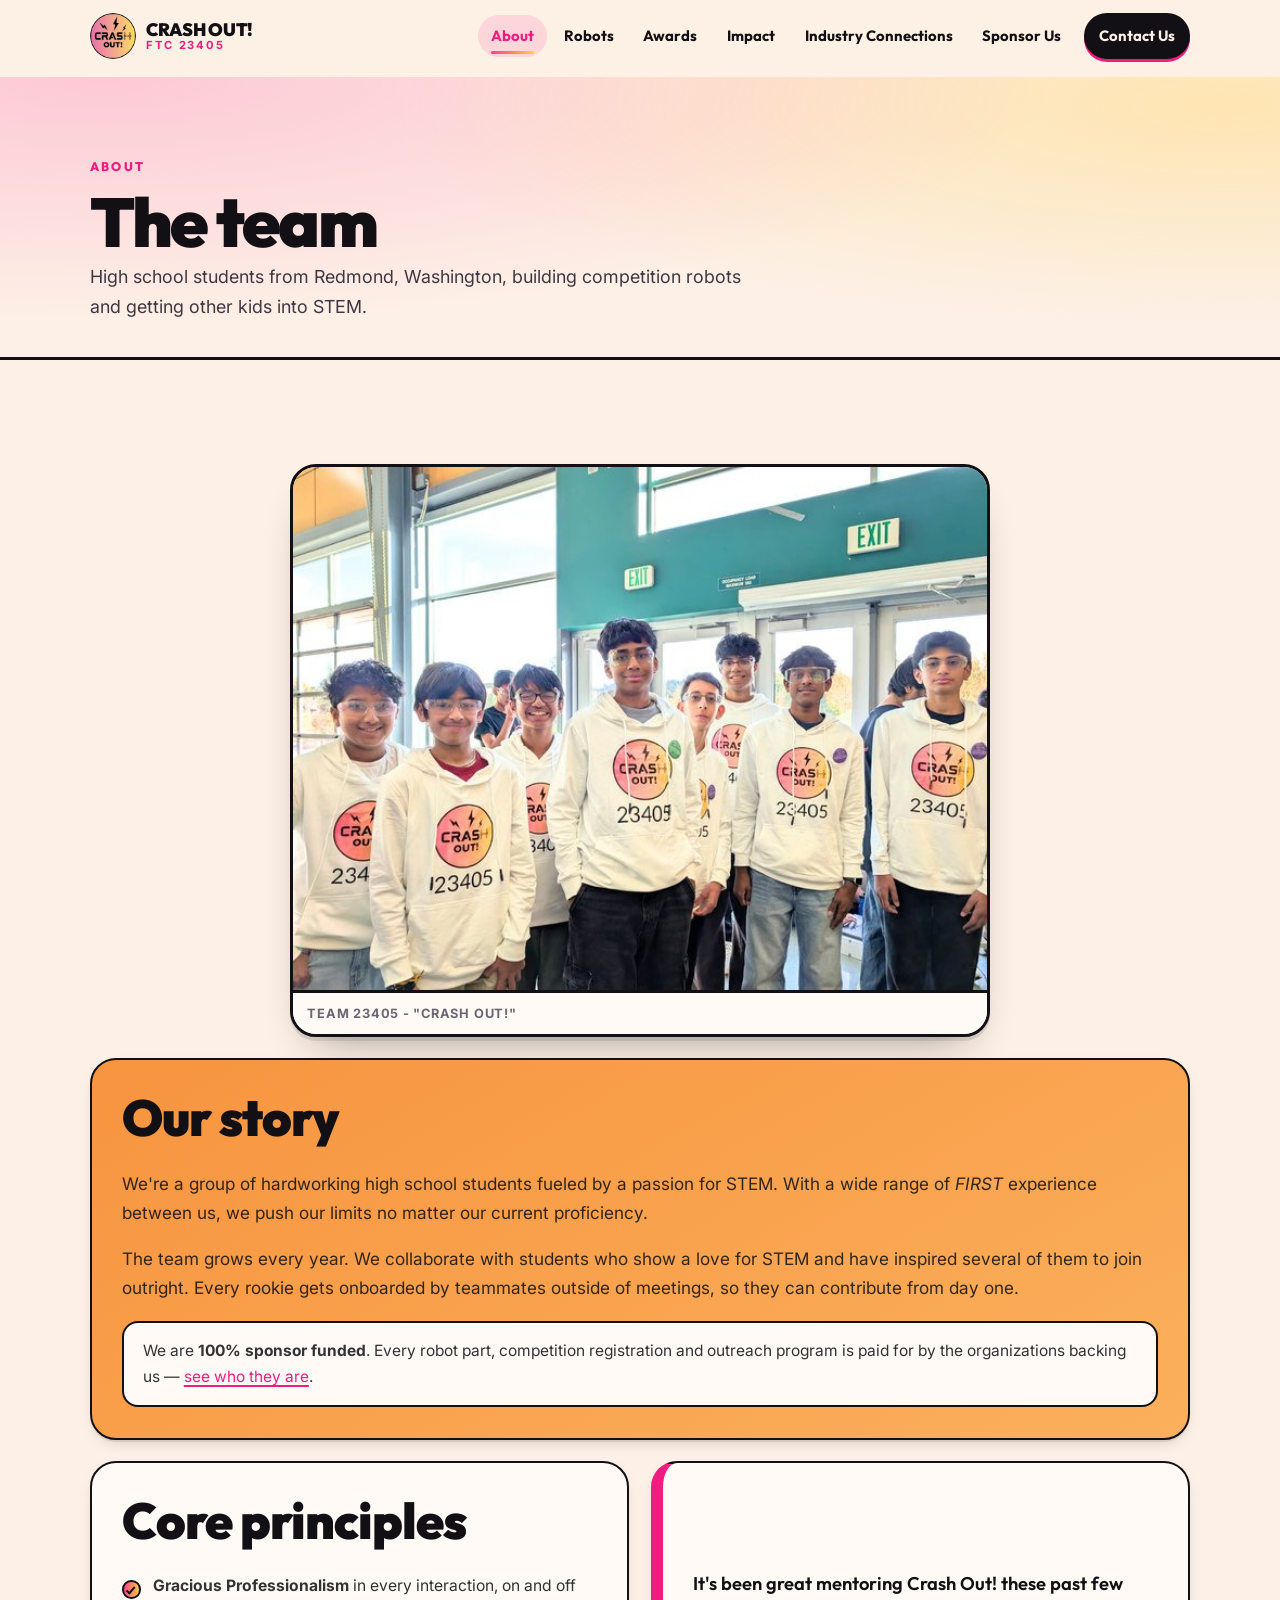
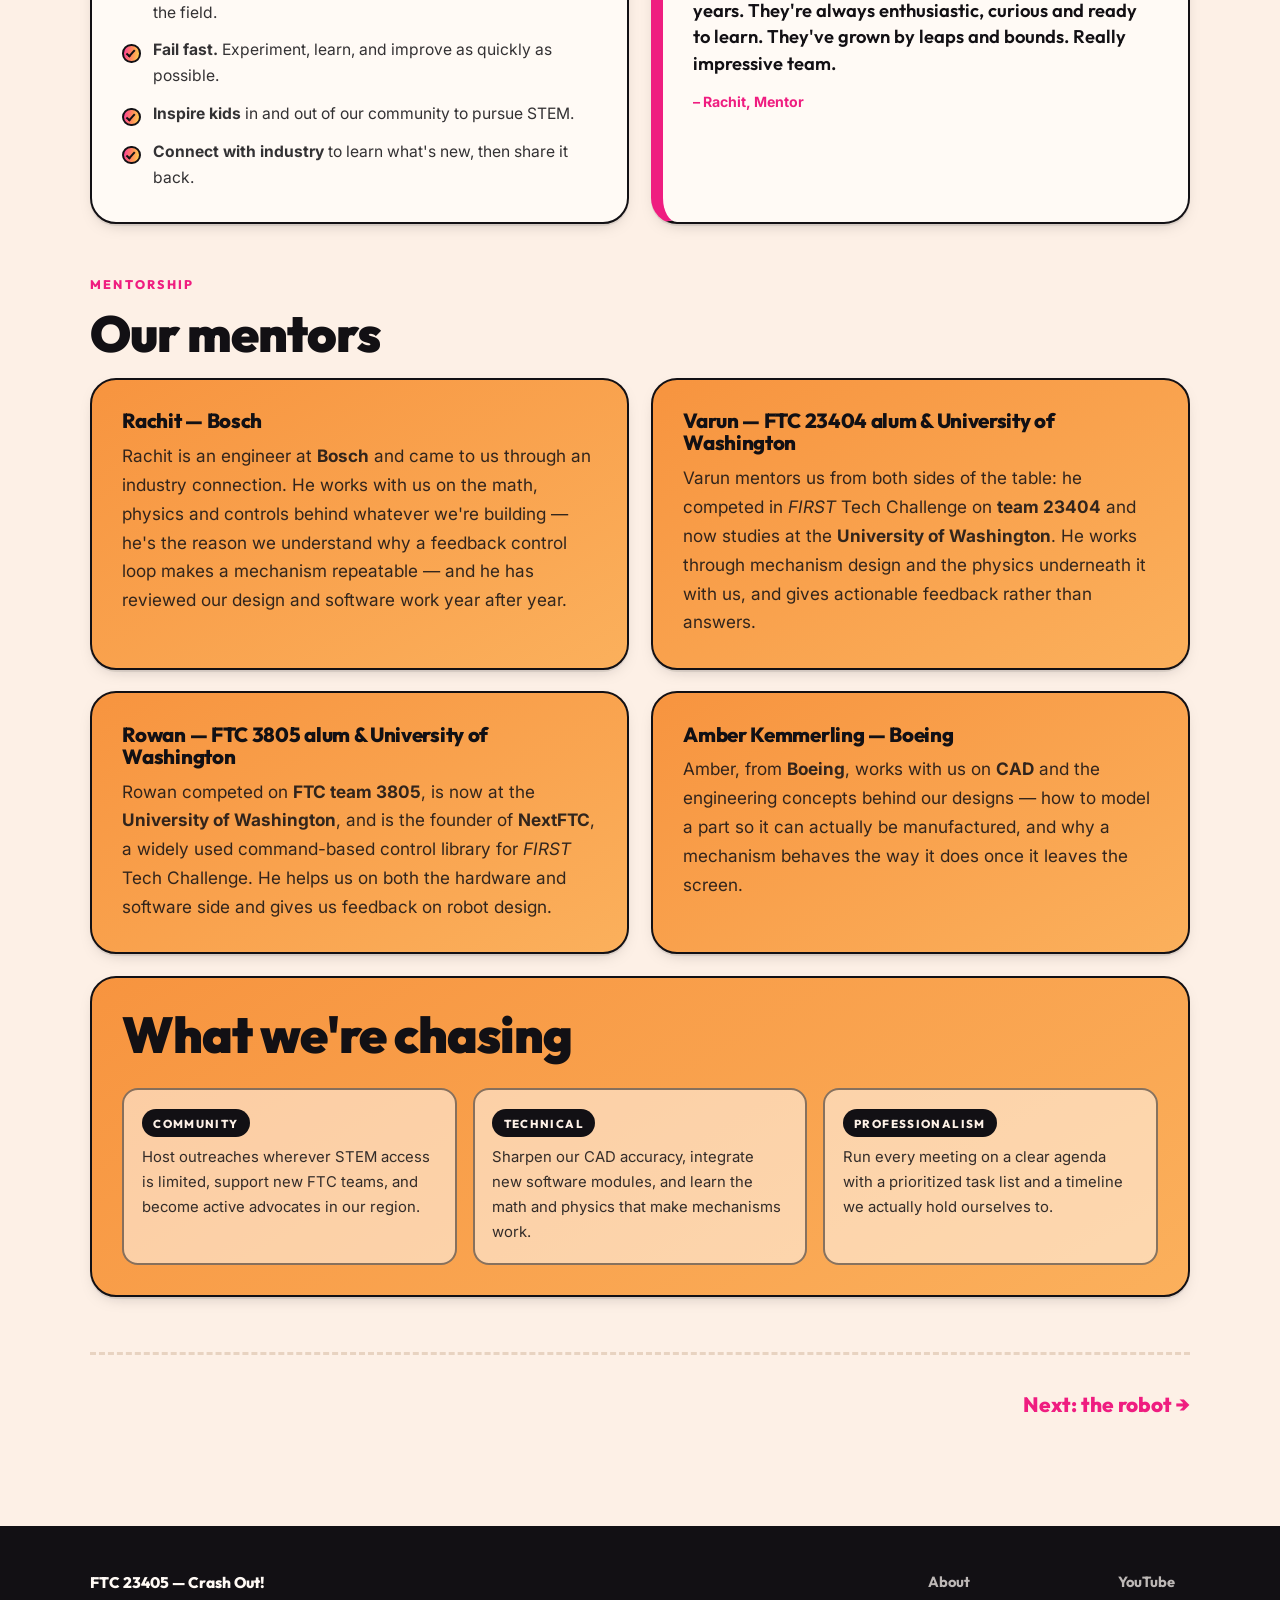
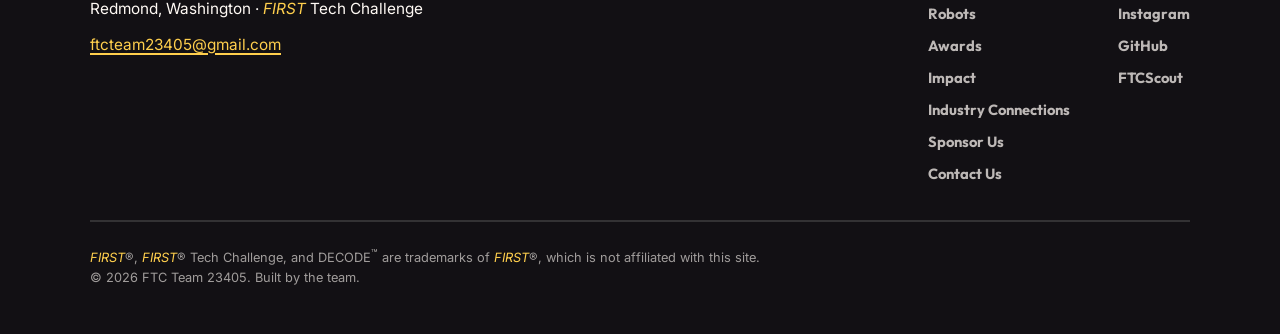
==== commit 771b53e7: "Move the mentor write-ups to About, add Rowan and Amber The mentors were split across two pages: a o" ====
--- a/about.html
+++ b/about.html
@@ -98,27 +98,61 @@
         </ul>
       </article>
 
-      <article class="card reveal">
-        <h2>Mentors &amp; coaches</h2>
-        <p>
-          Our mentors <strong>Rachit</strong> and <strong>Varun</strong> steer us with actionable
-          feedback. Rachit, an engineer at <strong>Bosch</strong>, came to us through an industry connection and
-          directly shaped our robot's design and software. Varun, from the
-          <strong>University of Washington</strong>, helps us think through mechanism design and the
-          physics behind it.
-        </p>
-        <p>
-          We lean on them for the hard physics, math, and controls concepts, and we've sourced
-          additional mentors through personal connections in our community.
-        </p>
-      </article>
-
       <article class="card card--quote reveal">
         <blockquote>
           It's been great mentoring Crash Out! these past few years. They're always enthusiastic,
           curious and ready to learn. They've grown by leaps and bounds. Really impressive team.
         </blockquote>
         <footer>&ndash; Rachit, Mentor</footer>
+      </article>
+
+      <!-- Mentors. The heading row below spans the full grid so the four cards under it read
+           as one group -- without it they're indistinguishable from the other cards sharing
+           this grid. Keep the copy season-agnostic: these are people who have worked with the
+           team across multiple years, not one-season help. -->
+      <header class="grid__head reveal">
+        <p class="kicker">Mentorship</p>
+        <h2>Our mentors</h2>
+      </header>
+      <article class="card reveal">
+        <h3>Rachit &mdash; Bosch</h3>
+        <p>
+          Rachit is an engineer at <strong>Bosch</strong> and came to us through an industry
+          connection. He works with us on the math, physics and controls behind whatever we're
+          building &mdash; he's the reason we understand why a feedback control loop makes a
+          mechanism repeatable &mdash; and he has reviewed our design and software work year
+          after year.
+        </p>
+      </article>
+
+      <article class="card reveal">
+        <h3>Varun &mdash; FTC 23404 alum &amp; University of Washington</h3>
+        <p>
+          Varun mentors us from both sides of the table: he competed in <em>FIRST</em> Tech
+          Challenge on <strong>team 23404</strong> and now studies at the
+          <strong>University of Washington</strong>. He works through mechanism design and the
+          physics underneath it with us, and gives actionable feedback rather than answers.
+        </p>
+      </article>
+
+      <article class="card reveal">
+        <h3>Rowan &mdash; FTC 3805 alum &amp; University of Washington</h3>
+        <p>
+          Rowan competed on <strong>FTC team 3805</strong>, is now at the
+          <strong>University of Washington</strong>, and is the founder of
+          <strong>NextFTC</strong>, a widely used command-based control library for
+          <em>FIRST</em> Tech Challenge. He helps us on both the hardware and software side and
+          gives us feedback on robot design.
+        </p>
+      </article>
+
+      <article class="card reveal">
+        <h3>Amber Kemmerling &mdash; Boeing</h3>
+        <p>
+          Amber, from <strong>Boeing</strong>, works with us on <strong>CAD</strong> and the
+          engineering concepts behind our designs &mdash; how to model a part so it can actually
+          be manufactured, and why a mechanism behaves the way it does once it leaves the screen.
+        </p>
       </article>
 
       <article class="card card--goals reveal">
--- a/assets/css/style.css
+++ b/assets/css/style.css
@@ -371,7 +371,13 @@
 .grid--about > * { grid-column: span 3; }
 .grid--about .card--wide { grid-column: span 6; }
 .grid--about .card--goals { grid-column: span 6; }
-.grid--about .card--quote { grid-column: span 6; }
+/* Half width so it sits beside Core principles and the four mentor cards below it
+   pair up cleanly 2x2 -- a span-6 quote here leaves a half-empty row. */
+.grid--about .card--quote { grid-column: span 3; }
+/* Full-width label row inside the grid, so a run of cards can be introduced as a group
+   without breaking out into its own <section>. */
+.grid--about .grid__head { grid-column: span 6; margin: clamp(.9rem, 2vw, 1.5rem) 0 -.35rem; }
+.grid__head h2 { margin: 0; }
 @media (max-width: 880px) {
   /* Collapse to one track. The span overrides below must repeat the two-class selectors
      above: `.grid--about > *` alone loses the specificity contest to
@@ -380,7 +386,8 @@
   .grid--about > *,
   .grid--about .card--wide,
   .grid--about .card--goals,
-  .grid--about .card--quote { grid-column: auto; }
+  .grid--about .card--quote,
+  .grid--about .grid__head { grid-column: auto; }
 }
 
 .card {
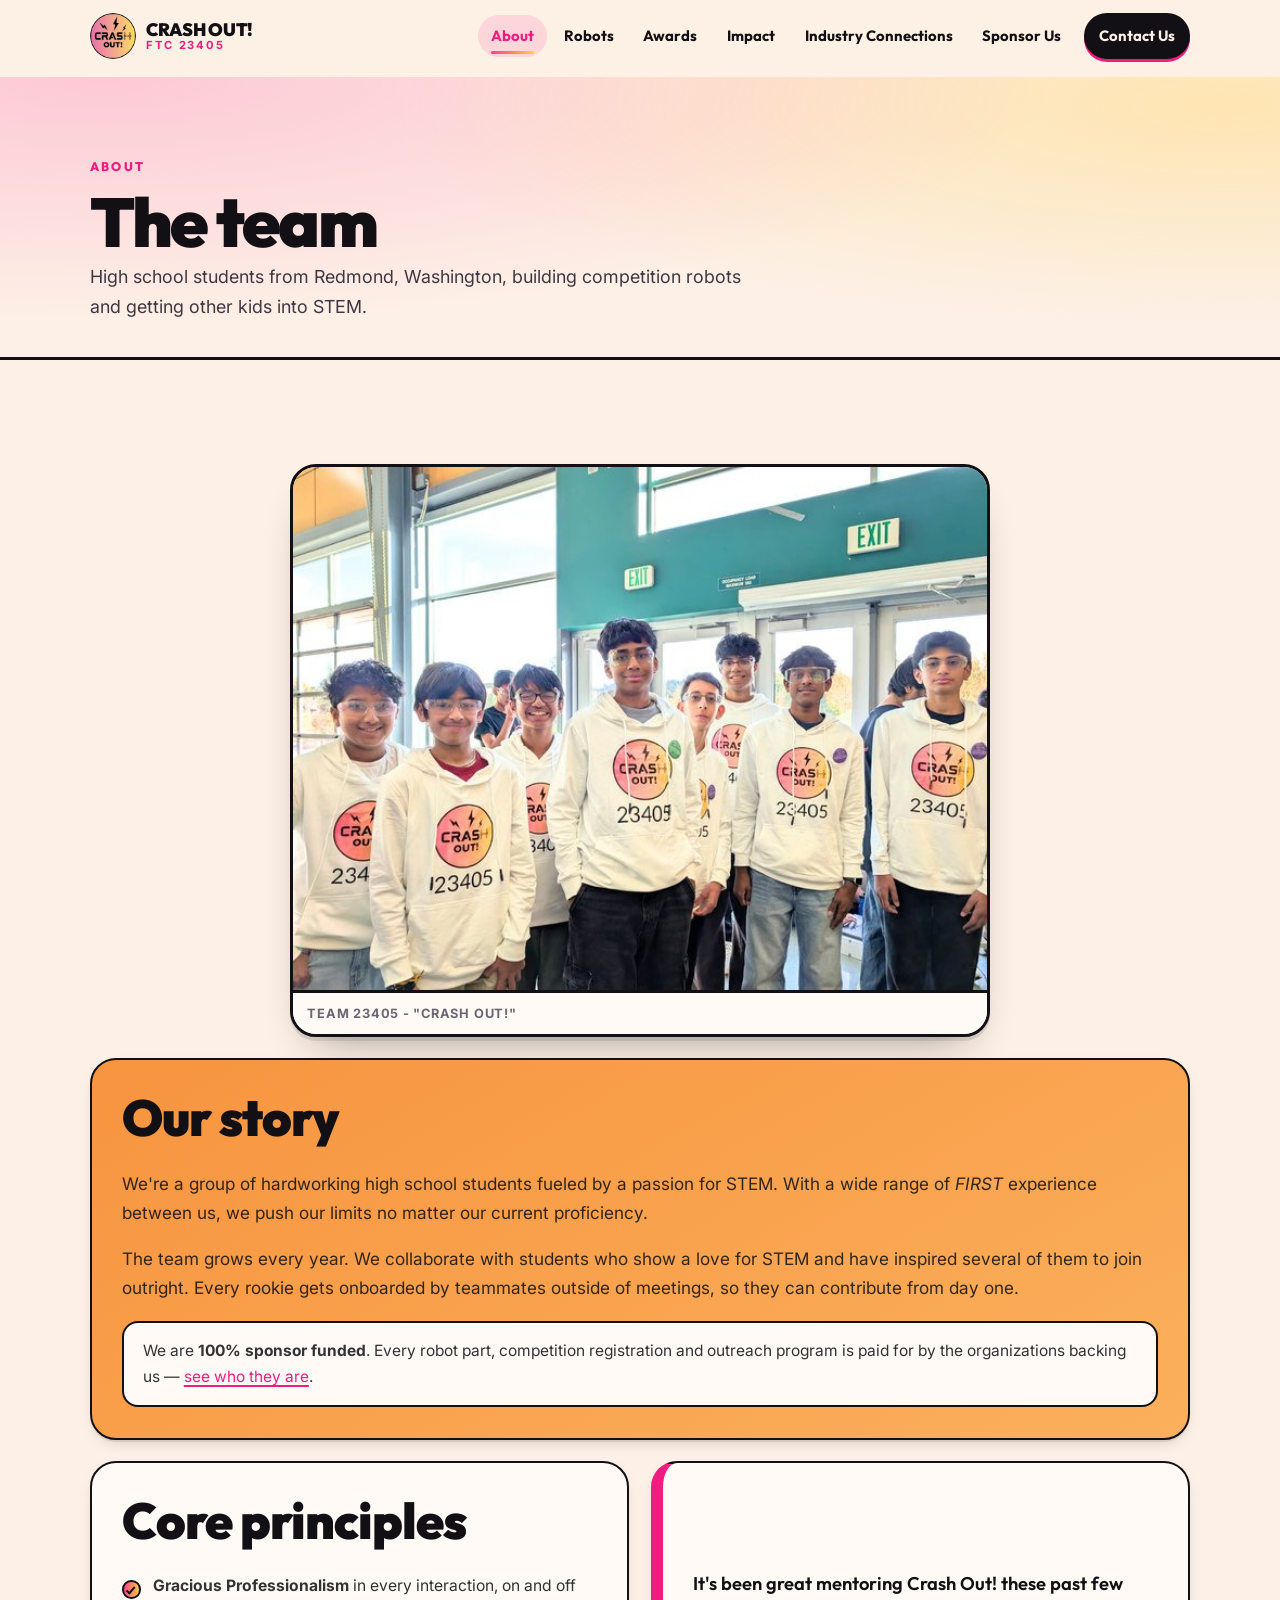
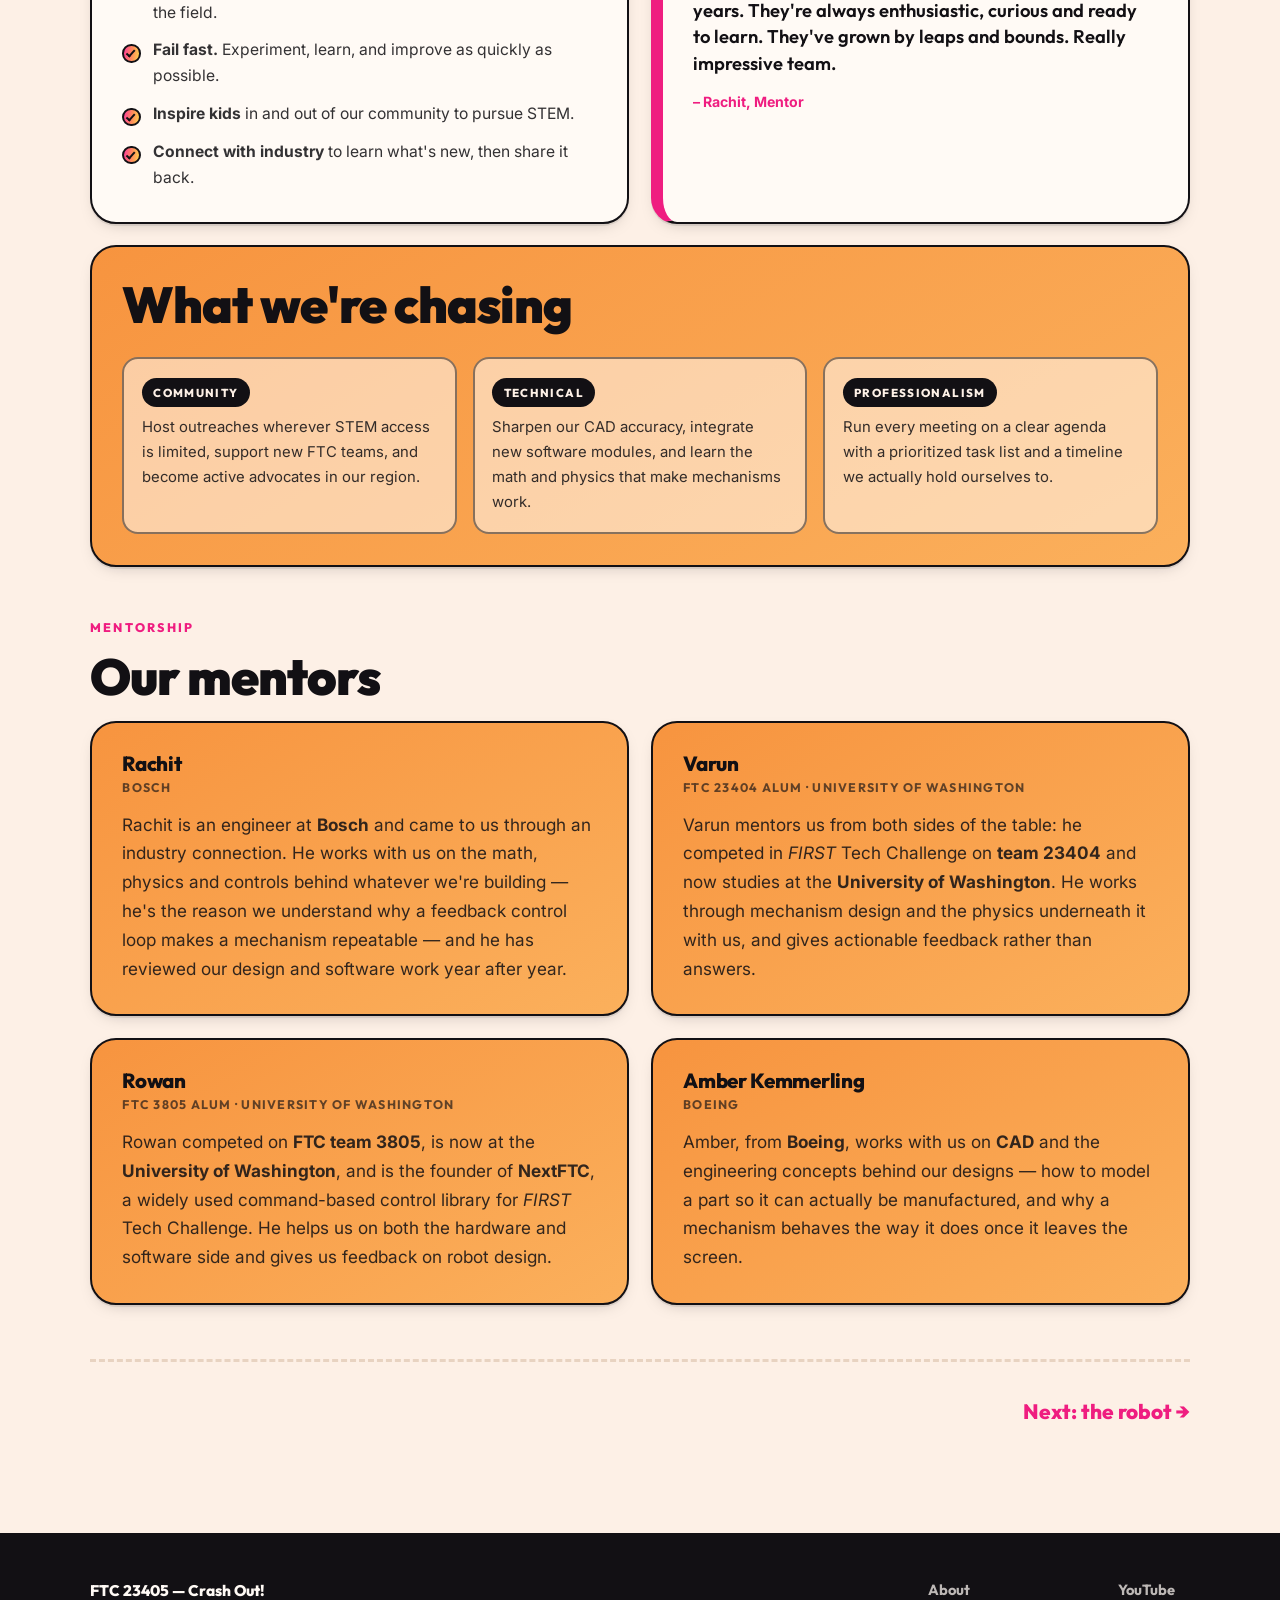
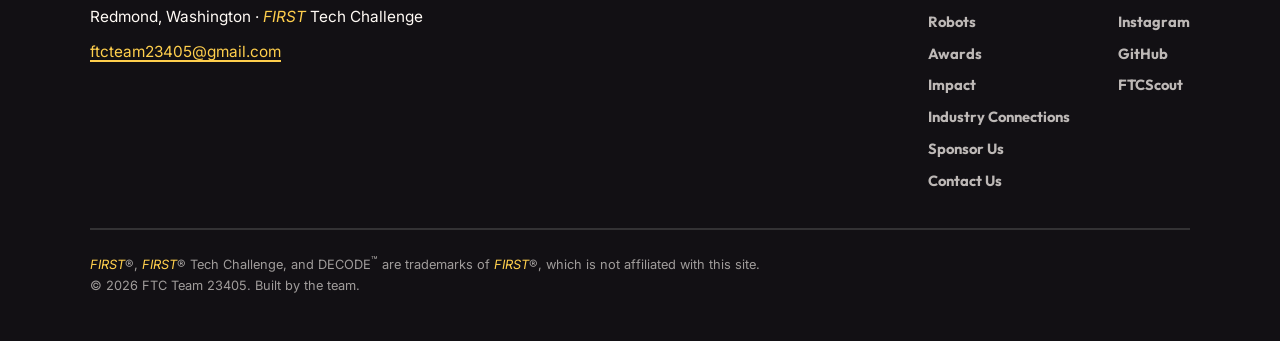
==== commit 251ec0b8: "Move the goals above the mentor roster, even out the mentor cards The goals close out the "who we ar" ====
--- a/about.html
+++ b/about.html
@@ -106,55 +106,9 @@
         <footer>&ndash; Rachit, Mentor</footer>
       </article>
 
-      <!-- Mentors. The heading row below spans the full grid so the four cards under it read
-           as one group -- without it they're indistinguishable from the other cards sharing
-           this grid. Keep the copy season-agnostic: these are people who have worked with the
-           team across multiple years, not one-season help. -->
-      <header class="grid__head reveal">
-        <p class="kicker">Mentorship</p>
-        <h2>Our mentors</h2>
-      </header>
-      <article class="card reveal">
-        <h3>Rachit &mdash; Bosch</h3>
-        <p>
-          Rachit is an engineer at <strong>Bosch</strong> and came to us through an industry
-          connection. He works with us on the math, physics and controls behind whatever we're
-          building &mdash; he's the reason we understand why a feedback control loop makes a
-          mechanism repeatable &mdash; and he has reviewed our design and software work year
-          after year.
-        </p>
-      </article>
-
-      <article class="card reveal">
-        <h3>Varun &mdash; FTC 23404 alum &amp; University of Washington</h3>
-        <p>
-          Varun mentors us from both sides of the table: he competed in <em>FIRST</em> Tech
-          Challenge on <strong>team 23404</strong> and now studies at the
-          <strong>University of Washington</strong>. He works through mechanism design and the
-          physics underneath it with us, and gives actionable feedback rather than answers.
-        </p>
-      </article>
-
-      <article class="card reveal">
-        <h3>Rowan &mdash; FTC 3805 alum &amp; University of Washington</h3>
-        <p>
-          Rowan competed on <strong>FTC team 3805</strong>, is now at the
-          <strong>University of Washington</strong>, and is the founder of
-          <strong>NextFTC</strong>, a widely used command-based control library for
-          <em>FIRST</em> Tech Challenge. He helps us on both the hardware and software side and
-          gives us feedback on robot design.
-        </p>
-      </article>
-
-      <article class="card reveal">
-        <h3>Amber Kemmerling &mdash; Boeing</h3>
-        <p>
-          Amber, from <strong>Boeing</strong>, works with us on <strong>CAD</strong> and the
-          engineering concepts behind our designs &mdash; how to model a part so it can actually
-          be manufactured, and why a mechanism behaves the way it does once it leaves the screen.
-        </p>
-      </article>
-
+      <!-- Goals sit above the mentor roster: they close out the "who we are" thread started
+           by Our story / Core principles, so the page reads team -> ambitions -> the people
+           helping us get there, instead of interrupting that thread with the roster. -->
       <article class="card card--goals reveal">
         <h2>What we're chasing</h2>
         <div class="goalset">
@@ -171,6 +125,61 @@
             <p>Run every meeting on a clear agenda with a prioritized task list and a timeline we actually hold ourselves to.</p>
           </div>
         </div>
+      </article>
+
+      <!-- Mentors. The heading row below spans the full grid so the four cards under it read
+           as one group -- without it they're indistinguishable from the other cards sharing
+           this grid. Name goes in the h3 and the affiliation in .card__meta: packing both into
+           the heading made some titles wrap to two lines and others not, so the body copy in
+           a row started at different heights. Keep the copy season-agnostic: these are people
+           who have worked with the team across multiple years, not one-season help. -->
+      <header class="grid__head reveal">
+        <p class="kicker">Mentorship</p>
+        <h2>Our mentors</h2>
+      </header>
+      <article class="card card--mentor reveal">
+        <h3>Rachit</h3>
+        <p class="card__meta">Bosch</p>
+        <p>
+          Rachit is an engineer at <strong>Bosch</strong> and came to us through an industry
+          connection. He works with us on the math, physics and controls behind whatever we're
+          building &mdash; he's the reason we understand why a feedback control loop makes a
+          mechanism repeatable &mdash; and he has reviewed our design and software work year
+          after year.
+        </p>
+      </article>
+
+      <article class="card card--mentor reveal">
+        <h3>Varun</h3>
+        <p class="card__meta">FTC 23404 alum &middot; University of Washington</p>
+        <p>
+          Varun mentors us from both sides of the table: he competed in <em>FIRST</em> Tech
+          Challenge on <strong>team 23404</strong> and now studies at the
+          <strong>University of Washington</strong>. He works through mechanism design and the
+          physics underneath it with us, and gives actionable feedback rather than answers.
+        </p>
+      </article>
+
+      <article class="card card--mentor reveal">
+        <h3>Rowan</h3>
+        <p class="card__meta">FTC 3805 alum &middot; University of Washington</p>
+        <p>
+          Rowan competed on <strong>FTC team 3805</strong>, is now at the
+          <strong>University of Washington</strong>, and is the founder of
+          <strong>NextFTC</strong>, a widely used command-based control library for
+          <em>FIRST</em> Tech Challenge. He helps us on both the hardware and software side and
+          gives us feedback on robot design.
+        </p>
+      </article>
+
+      <article class="card card--mentor reveal">
+        <h3>Amber Kemmerling</h3>
+        <p class="card__meta">Boeing</p>
+        <p>
+          Amber, from <strong>Boeing</strong>, works with us on <strong>CAD</strong> and the
+          engineering concepts behind our designs &mdash; how to model a part so it can actually
+          be manufactured, and why a mechanism behaves the way it does once it leaves the screen.
+        </p>
       </article>
     </div>
 
--- a/assets/css/style.css
+++ b/assets/css/style.css
@@ -371,8 +371,8 @@
 .grid--about > * { grid-column: span 3; }
 .grid--about .card--wide { grid-column: span 6; }
 .grid--about .card--goals { grid-column: span 6; }
-/* Half width so it sits beside Core principles and the four mentor cards below it
-   pair up cleanly 2x2 -- a span-6 quote here leaves a half-empty row. */
+/* Half width so it sits beside Core principles -- a span-6 quote here leaves a half-empty row.
+   The four mentor cards further down pair up 2x2 on the same 3-column spans. */
 .grid--about .card--quote { grid-column: span 3; }
 /* Full-width label row inside the grid, so a run of cards can be introduced as a group
    without breaking out into its own <section>. */
@@ -399,6 +399,18 @@
 }
 .card:hover { transform: translateY(-4px); box-shadow: var(--shadow-md); }
 .card h3 { margin-bottom: .6rem; }
+/* Mentor cards: name in the h3, affiliation on its own line underneath. Keeping the two apart
+   means every card in a row starts its body copy at the same height, which a wrapped
+   "Name -- org & university" heading does not. */
+.card--mentor h3 { margin-bottom: .15rem; }
+.card--mentor .card__meta {
+  margin-bottom: .75rem;
+  font-family: var(--ff-display); font-weight: 700; font-size: .78rem;
+  letter-spacing: .1em; text-transform: uppercase;
+  /* --ink-mute is tuned for the cream background and goes muddy on the orange card gradient. */
+  color: rgba(18,16,20,.66);
+}
+.card--mentor > p:last-child { margin-bottom: 0; }
 .card--values { background: var(--paper); }
 .card--quote {
   background: var(--paper); border-left-width: 12px; border-left-color: var(--magenta);
